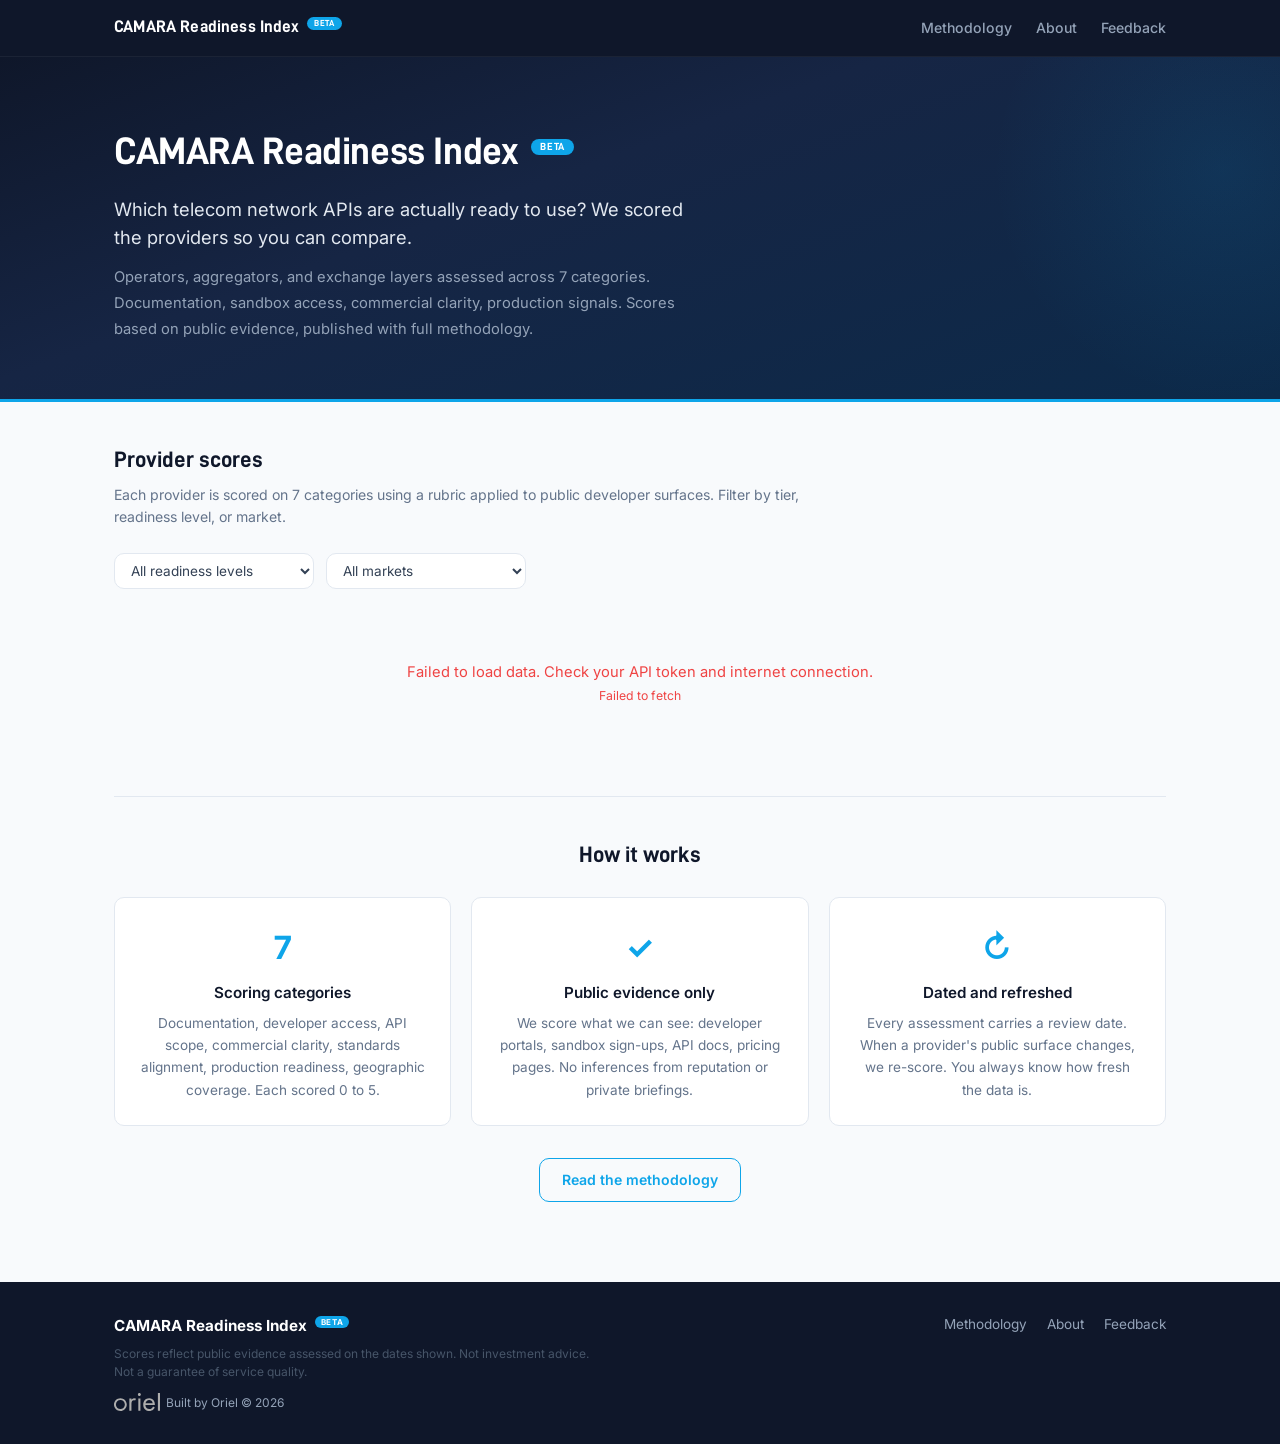
==== index.html @ 3d095894 "Update_logos" ====
<!DOCTYPE html>
<html lang="en">
<head>
    <meta charset="UTF-8">
    <meta name="viewport" content="width=device-width, initial-scale=1.0">
    <title>CAMARA Readiness Index | Network API Provider Scores</title>
    <meta name="description" content="Score and compare telecom network API providers in the CAMARA and Open Gateway space. 7-category readiness scores based on public evidence.">
    <meta name="robots" content="noindex, nofollow">
    <link rel="preconnect" href="https://fonts.googleapis.com">
    <link href="https://fonts.googleapis.com/css2?family=Inter:wght@400;500;600;700&family=JetBrains+Mono:wght@500&display=swap" rel="stylesheet">
    <link rel="stylesheet" href="style.css">
</head>
<body>

<nav class="nav">
    <div class="container nav-inner">
        <a href="/" class="nav-logo">CAMARA Readiness Index <span class="beta-pill">Beta</span></a>
        <div class="nav-links">
            <a href="/methodology.html">Methodology</a>
            <a href="/about.html">About</a>
            <a href="/feedback.html">Feedback</a>
        </div>
    </div>
</nav>

<header class="hero">
    <div class="container">
        <h1>CAMARA Readiness Index <span class="beta-pill beta-pill-lg">Beta</span></h1>
        <p class="hero-sub">Which telecom network APIs are actually ready to use? We scored the providers so you can compare.</p>
        <p class="hero-body">Operators, aggregators, and exchange layers assessed across 7 categories. Documentation, sandbox access, commercial clarity, production signals. Scores based on public evidence, published with full methodology.</p>
    </div>
</header>

<main class="container">

    <section class="leaderboard-section">
        <div class="leaderboard-header">
            <h2>Provider scores</h2>
            <p class="leaderboard-note">Each provider is scored on 7 categories using a rubric applied to public developer surfaces. Filter by tier, readiness level, or market.</p>
        </div>

        <div class="filters">
            <select id="filter-label" class="filter-select">
                <option value="">All readiness levels</option>
                <option value="High readiness">High readiness</option>
                <option value="Moderate readiness">Moderate readiness</option>
                <option value="Early-stage">Early-stage</option>
                <option value="Minimal">Minimal</option>
                <option value="Unclear">Unclear</option>
            </select>
            <select id="filter-market" class="filter-select">
                <option value="">All markets</option>
            </select>
        </div>

        <div id="leaderboard" class="leaderboard">
            <div class="loading">Loading providers...</div>
        </div>
    </section>

    <section class="how-it-works">
        <h2>How it works</h2>
        <div class="three-col">
            <div class="col">
                <div class="col-number">7</div>
                <h3>Scoring categories</h3>
                <p>Documentation, developer access, API scope, commercial clarity, standards alignment, production readiness, geographic coverage. Each scored 0 to 5.</p>
            </div>
            <div class="col">
                <div class="col-number">&check;</div>
                <h3>Public evidence only</h3>
                <p>We score what we can see: developer portals, sandbox sign-ups, API docs, pricing pages. No inferences from reputation or private briefings.</p>
            </div>
            <div class="col">
                <div class="col-number">&circlearrowright;</div>
                <h3>Dated and refreshed</h3>
                <p>Every assessment carries a review date. When a provider's public surface changes, we re-score. You always know how fresh the data is.</p>
            </div>
        </div>
        <div class="cta-row">
            <a href="/methodology.html" class="btn btn-secondary">Read the methodology</a>
        </div>
    </section>

</main>

<footer class="footer">
    <div class="container footer-inner">
        <div class="footer-left">
            <span class="footer-brand">CAMARA Readiness Index <span class="beta-pill beta-pill-sm">Beta</span></span>
            <p class="footer-disclaimer">Scores reflect public evidence assessed on the dates shown. Not investment advice. Not a guarantee of service quality.</p>
            <div class="footer-credit">
                <a href="https://oriel-agency.com/" target="_blank" rel="noopener">
                    <img src="oriel-logo.svg" alt="Oriel Agency"> Built by Oriel &copy; 2026
                </a>
            </div>
        </div>
        <div class="footer-links">
            <a href="/methodology.html">Methodology</a>
            <a href="/about.html">About</a>
            <a href="/feedback.html">Feedback</a>
        </div>
    </div>
</footer>

<script src="config.js"></script>
<script src="app.js"></script>
</body>
</html>
---- style.css ----
/* CAMARA Readiness Index v2 — Styles */

@font-face {
    font-family: 'D-DIN';
    src: url('fonts/D-DIN.otf') format('opentype');
    font-weight: 400;
    font-style: normal;
    font-display: swap;
}
@font-face {
    font-family: 'D-DIN';
    src: url('fonts/D-DIN-Bold.otf') format('opentype');
    font-weight: 700;
    font-style: normal;
    font-display: swap;
}

*, *::before, *::after { box-sizing: border-box; margin: 0; padding: 0; }

:root {
    --navy: #0f172a;
    --navy-light: #1e293b;
    --accent: #0ea5e9;
    --accent-hover: #0284c7;
    --accent-glow: rgba(14, 165, 233, 0.12);
    --bg: #f8fafc;
    --white: #ffffff;
    --border: #e2e8f0;
    --text: #334155;
    --text-light: #64748b;
    --high: #22c55e;
    --moderate: #f59e0b;
    --early: #f97316;
    --minimal: #ef4444;
    --unclear: #9ca3af;
    --radius: 10px;
    --shadow: 0 1px 3px rgba(0,0,0,0.06), 0 1px 2px rgba(0,0,0,0.04);
    --shadow-md: 0 4px 12px rgba(0,0,0,0.08), 0 2px 4px rgba(0,0,0,0.04);
}

html { font-size: 16px; }
body {
    font-family: 'Inter', system-ui, -apple-system, sans-serif;
    color: var(--text);
    background: var(--bg);
    line-height: 1.6;
    -webkit-font-smoothing: antialiased;
}

.container { max-width: 1100px; margin: 0 auto; padding: 0 1.5rem; }

/* --- Beta pill --- */
.beta-pill {
    display: inline-flex; align-items: center; justify-content: center;
    font-size: 0.55rem; font-weight: 700; text-transform: uppercase; letter-spacing: 0.08em;
    background: var(--accent); color: #fff;
    padding: 0.12rem 0.45rem; border-radius: 20px;
    vertical-align: super; margin-left: 0.25rem;
    line-height: 1;
}
.beta-pill-lg { font-size: 0.65rem; padding: 0.18rem 0.55rem; }
.beta-pill-sm { font-size: 0.5rem; padding: 0.1rem 0.35rem; }

/* --- Nav --- */
.nav {
    background: var(--navy);
    padding: 0.9rem 0;
    position: sticky; top: 0; z-index: 100;
    border-bottom: 1px solid rgba(255,255,255,0.05);
}
.nav-inner { display: flex; align-items: center; justify-content: space-between; }
.nav-logo { color: #fff; font-family: 'D-DIN', 'Inter', sans-serif; font-weight: 700; font-size: 1.05rem; text-decoration: none; letter-spacing: 0.01em; }
.nav-links { display: flex; gap: 1.5rem; }
.nav-links a { color: #94a3b8; text-decoration: none; font-size: 0.88rem; font-weight: 500; transition: color .15s; }
.nav-links a:hover { color: #fff; }

/* --- Hero --- */
.hero {
    background: linear-gradient(160deg, #0f172a 0%, #162544 40%, #0c2a4a 100%);
    color: #fff;
    padding: 4rem 0 3.5rem;
    position: relative;
    overflow: hidden;
    border-bottom: 3px solid var(--accent);
}
.hero::before {
    content: '';
    position: absolute;
    top: -40%; right: -15%;
    width: 500px; height: 500px;
    background: radial-gradient(circle, rgba(14,165,233,0.1) 0%, transparent 65%);
    pointer-events: none;
}
.hero h1 { font-family: 'D-DIN', 'Inter', sans-serif; font-size: 2.4rem; font-weight: 700; letter-spacing: -0.01em; margin-bottom: 0.9rem; position: relative; }
.hero-sub { font-size: 1.15rem; color: #e2e8f0; max-width: 600px; margin-bottom: 0.85rem; line-height: 1.5; position: relative; }
.hero-body { font-size: 0.92rem; color: #94a3b8; max-width: 600px; line-height: 1.75; position: relative; }

/* --- Leaderboard section --- */
.leaderboard-section { padding: 2.5rem 0; }
.leaderboard-header h2 { font-family: 'D-DIN', 'Inter', sans-serif; font-size: 1.4rem; font-weight: 700; color: var(--navy); margin-bottom: 0.4rem; }
.leaderboard-note { font-size: 0.88rem; color: var(--text-light); margin-bottom: 1.5rem; max-width: 700px; }

/* Filters */
.filters { display: flex; gap: 0.75rem; margin-bottom: 1.5rem; flex-wrap: wrap; }
.filter-select {
    padding: 0.5rem 0.75rem;
    border: 1px solid var(--border);
    border-radius: var(--radius);
    font-size: 0.85rem;
    font-family: inherit;
    color: var(--text);
    background: var(--white);
    cursor: pointer;
    min-width: 200px;
    transition: border-color .15s, box-shadow .15s;
}
.filter-select:focus { border-color: var(--accent); outline: none; box-shadow: 0 0 0 3px var(--accent-glow); }

/* Leaderboard cards */
.leaderboard { display: flex; flex-direction: column; gap: 0.75rem; }

.provider-card {
    background: var(--white);
    border: 1px solid var(--border);
    border-radius: var(--radius);
    padding: 1.15rem 1.5rem;
    box-shadow: var(--shadow);
    transition: box-shadow .2s, transform .15s, border-color .2s;
    text-decoration: none;
    color: inherit;
    display: flex;
    align-items: center;
    gap: 1.25rem;
}
.provider-card:hover {
    box-shadow: var(--shadow-md);
    transform: translateY(-2px);
    border-color: var(--accent);
}

.card-rank {
    font-family: 'JetBrains Mono', monospace;
    font-size: 1.1rem; font-weight: 700; color: #cbd5e1;
    min-width: 2rem; text-align: center;
}

.card-body { flex: 1; min-width: 0; }
.card-top { display: flex; align-items: center; gap: 0.6rem; margin-bottom: 0.5rem; }
.provider-logo-wrap {
    display: inline-flex; align-items: center; justify-content: center;
    width: 2rem; height: 2rem; border-radius: 6px;
    flex-shrink: 0; overflow: hidden; background: #fff;
}
.provider-logo {
    width: 100%; height: 100%; object-fit: contain;
}

.card-name { font-size: 1.05rem; font-weight: 700; color: var(--navy); }
.card-role { font-size: 0.78rem; color: var(--text-light); }

/* Score bar */
.score-row { display: flex; align-items: center; gap: 0.75rem; margin-bottom: 0.35rem; }
.score-bar-track {
    flex: 1; max-width: 220px; height: 8px;
    background: #e2e8f0; border-radius: 4px; overflow: hidden;
}
.score-bar-fill { height: 100%; border-radius: 4px; transition: width .5s ease; }
.score-num { font-family: 'JetBrains Mono', monospace; font-weight: 500; font-size: 0.92rem; color: var(--navy); min-width: 50px; }
.readiness-label { font-size: 0.78rem; font-weight: 600; }

.card-meta { display: flex; gap: 1.25rem; font-size: 0.78rem; color: var(--text-light); flex-wrap: wrap; }
.card-meta span { white-space: nowrap; }

/* Card score (right side) */
.card-score-area { text-align: right; flex-shrink: 0; min-width: 90px; }
.card-score-big { font-family: 'JetBrains Mono', monospace; font-size: 1.6rem; font-weight: 700; line-height: 1.2; }
.card-score-max { font-size: 0.8rem; color: var(--text-light); font-weight: 400; }

/* --- How it works --- */
.how-it-works { padding: 2.5rem 0 3rem; border-top: 1px solid var(--border); }
.how-it-works h2 { font-family: 'D-DIN', 'Inter', sans-serif; font-size: 1.4rem; font-weight: 700; color: var(--navy); margin-bottom: 1.5rem; text-align: center; }
.three-col { display: grid; grid-template-columns: repeat(3, 1fr); gap: 1.25rem; margin-bottom: 2rem; }
.col {
    background: var(--white); border: 1px solid var(--border);
    border-radius: var(--radius); padding: 1.5rem; text-align: center;
    transition: box-shadow .2s, transform .15s;
}
.col:hover { box-shadow: var(--shadow-md); transform: translateY(-2px); }
.col-number { font-size: 2rem; font-weight: 700; color: var(--accent); margin-bottom: 0.5rem; }
.col h3 { font-size: 0.95rem; font-weight: 600; color: var(--navy); margin-bottom: 0.4rem; }
.col p { font-size: 0.85rem; color: var(--text-light); line-height: 1.65; }
.cta-row { text-align: center; }

/* Buttons */
.btn {
    display: inline-block; padding: 0.6rem 1.4rem; border-radius: var(--radius);
    font-size: 0.88rem; font-weight: 600; text-decoration: none; transition: all .2s;
    cursor: pointer;
}
.btn-secondary { color: var(--accent); border: 1.5px solid var(--accent); background: transparent; }
.btn-secondary:hover { background: var(--accent); color: #fff; }
.btn-primary { color: #fff; background: var(--accent); border: 1.5px solid var(--accent); }
.btn-primary:hover { background: var(--accent-hover); border-color: var(--accent-hover); }

/* --- Content pages (methodology, about) --- */
.content-page { padding: 2.5rem 0 3rem; max-width: 760px; }
.content-page h1 { font-family: 'D-DIN', 'Inter', sans-serif; font-size: 1.8rem; font-weight: 700; color: var(--navy); margin-bottom: 1.25rem; }
.content-page h2 { font-family: 'D-DIN', 'Inter', sans-serif; font-size: 1.25rem; font-weight: 700; color: var(--navy); margin-top: 2rem; margin-bottom: 0.75rem; }
.content-page p { margin-bottom: 1rem; line-height: 1.7; }
.content-page a { color: var(--accent); }

/* Methodology categories */
.method-categories { display: flex; flex-direction: column; gap: 0.75rem; margin-bottom: 1.5rem; }
.method-cat {
    background: var(--white); border: 1px solid var(--border); border-radius: var(--radius);
    padding: 1.15rem 1.25rem; transition: border-color .15s;
}
.method-cat:hover { border-color: var(--accent); }
.method-cat-header { display: flex; align-items: center; justify-content: space-between; margin-bottom: 0.35rem; }
.method-cat h3 { font-size: 0.95rem; font-weight: 600; color: var(--navy); }
.method-weight { font-size: 0.78rem; font-weight: 600; color: var(--accent); background: #e0f2fe; padding: 0.15rem 0.55rem; border-radius: 4px; }
.method-cat p { font-size: 0.85rem; color: var(--text-light); line-height: 1.6; margin: 0; }

/* Score labels list */
.score-labels-list { display: flex; flex-direction: column; gap: 0.5rem; margin: 1rem 0 1.5rem; }
.score-label-item { display: flex; align-items: center; gap: 0.6rem; font-size: 0.88rem; }
.score-dot { width: 12px; height: 12px; border-radius: 50%; flex-shrink: 0; }
.score-dot.high { background: var(--high); }
.score-dot.moderate { background: var(--moderate); }
.score-dot.early { background: var(--early); }
.score-dot.minimal { background: var(--minimal); }
.score-dot.unclear { background: var(--unclear); }

/* --- Provider profile page --- */
.back-link { display: inline-block; margin: 1.5rem 0; font-size: 0.88rem; color: var(--accent); text-decoration: none; font-weight: 500; }
.back-link:hover { text-decoration: underline; }

.provider-profile { padding-bottom: 3rem; }
.profile-header { margin-bottom: 2rem; }
.profile-header .card-top { margin-bottom: 0.5rem; }
.profile-meta { font-size: 0.88rem; color: var(--text-light); margin-bottom: 1rem; line-height: 1.7; }
.profile-meta a { color: var(--accent); }

.breakdown { margin-bottom: 2rem; }
.breakdown h2 { font-size: 1.2rem; font-weight: 700; color: var(--navy); margin-bottom: 1rem; }
.breakdown-row { display: flex; align-items: center; gap: 0.75rem; padding: 0.55rem 0; border-bottom: 1px solid var(--border); }
.breakdown-label { min-width: 180px; font-size: 0.85rem; font-weight: 500; color: var(--text); }
.breakdown-bar-track { flex: 1; max-width: 240px; height: 8px; background: #e2e8f0; border-radius: 4px; overflow: hidden; }
.breakdown-bar-fill { height: 100%; border-radius: 4px; transition: width .5s ease; }
.breakdown-score { font-family: 'JetBrains Mono', monospace; font-size: 0.85rem; font-weight: 500; color: var(--navy); min-width: 55px; text-align: right; }
.breakdown-unknown { font-size: 0.8rem; color: var(--unclear); font-style: italic; }

.profile-section { margin-bottom: 2rem; }
.profile-section h2 { font-size: 1.2rem; font-weight: 700; color: var(--navy); margin-bottom: 0.75rem; }
.profile-section p { line-height: 1.7; }

.strengths-limits { display: grid; grid-template-columns: 1fr 1fr; gap: 1.5rem; margin-bottom: 2rem; }
.sl-box { background: var(--white); border: 1px solid var(--border); border-radius: var(--radius); padding: 1.25rem; }
.sl-box h3 { font-size: 0.95rem; font-weight: 600; color: var(--navy); margin-bottom: 0.5rem; }
.sl-box p { font-size: 0.88rem; line-height: 1.7; color: var(--text); }

.profile-info { font-size: 0.85rem; color: var(--text-light); margin-top: 1.5rem; }
.profile-info span { display: block; margin-bottom: 0.3rem; }

/* --- Feedback form --- */
.feedback-section { padding: 2.5rem 0 3rem; max-width: 640px; }
.feedback-section h1 { font-size: 1.8rem; font-weight: 700; color: var(--navy); margin-bottom: 0.5rem; }
.feedback-section .lead { font-size: 0.95rem; color: var(--text-light); margin-bottom: 2rem; line-height: 1.7; }

.form-group { margin-bottom: 1.25rem; }
.form-group label { display: block; font-size: 0.88rem; font-weight: 600; color: var(--navy); margin-bottom: 0.35rem; }
.form-group input,
.form-group select,
.form-group textarea {
    width: 100%; padding: 0.6rem 0.75rem;
    border: 1px solid var(--border); border-radius: var(--radius);
    font-family: inherit; font-size: 0.88rem; color: var(--text);
    background: var(--white); transition: border-color .15s;
}
.form-group input:focus,
.form-group select:focus,
.form-group textarea:focus { border-color: var(--accent); outline: none; box-shadow: 0 0 0 3px var(--accent-glow); }
.form-group textarea { min-height: 120px; resize: vertical; }
.form-hint { font-size: 0.78rem; color: var(--text-light); margin-top: 0.25rem; }

/* Loading / error / empty states */
.loading { text-align: center; padding: 3rem; color: var(--text-light); font-size: 0.92rem; }
.error { text-align: center; padding: 3rem; color: var(--minimal); font-size: 0.92rem; }
.no-results { text-align: center; padding: 2rem; color: var(--text-light); font-size: 0.92rem; }

/* --- Footer --- */
.footer { background: var(--navy); color: #94a3b8; padding: 2rem 0; margin-top: 2rem; }
.footer-inner { display: flex; justify-content: space-between; align-items: flex-start; gap: 2rem; }
.footer-brand { font-weight: 700; color: #fff; font-size: 0.95rem; display: block; margin-bottom: 0.4rem; }
.footer-disclaimer { font-size: 0.75rem; color: #475569; max-width: 480px; line-height: 1.5; }
.footer-links { display: flex; gap: 1.25rem; }
.footer-links a { color: #94a3b8; text-decoration: none; font-size: 0.85rem; }
.footer-links a:hover { color: #fff; }

.footer-credit { display: flex; align-items: center; gap: 0.5rem; margin-top: 0.75rem; }
.footer-credit a { display: flex; align-items: center; gap: 0.4rem; color: #94a3b8; text-decoration: none; font-size: 0.75rem; transition: color .15s; }
.footer-credit a:hover { color: #fff; }
.footer-credit img { height: 18px; width: auto; opacity: 0.7; transition: opacity .15s; }
.footer-credit a:hover img { opacity: 1; }

/* Country flag emoji tooltips */
.flag-wrap { position: relative; display: inline-block; cursor: default; font-size: 1rem; line-height: 1; }
.flag-wrap + .flag-wrap { margin-left: 0.35rem; }
.flag-tip {
    display: none; position: absolute; bottom: 130%; left: 50%; transform: translateX(-50%);
    background: var(--navy); color: #fff; font-size: 0.7rem; padding: 0.2rem 0.5rem;
    border-radius: 4px; white-space: nowrap; pointer-events: none; z-index: 10;
}
.flag-tip::after {
    content: ''; position: absolute; top: 100%; left: 50%; transform: translateX(-50%);
    border: 4px solid transparent; border-top-color: var(--navy);
}
.flag-wrap:hover .flag-tip { display: block; }
.flag-img { height: 16px; width: auto; vertical-align: middle; border-radius: 2px; }

/* --- Responsive --- */
@media (max-width: 768px) {
    .hero { padding: 2.5rem 0 2rem; }
    .hero h1 { font-size: 1.7rem; }
    .hero-sub { font-size: 1.05rem; }
    .three-col { grid-template-columns: 1fr; }
    .strengths-limits { grid-template-columns: 1fr; }
    .footer-inner { flex-direction: column; }
    .breakdown-label { min-width: 130px; font-size: 0.8rem; }
    .card-meta { gap: 0.75rem; }
    .filters { flex-direction: column; }
    .filter-select { min-width: 100%; }
    .provider-card { flex-direction: column; align-items: flex-start; gap: 0.75rem; }
    .card-rank { min-width: auto; }
    .card-score-area { text-align: left; }
}
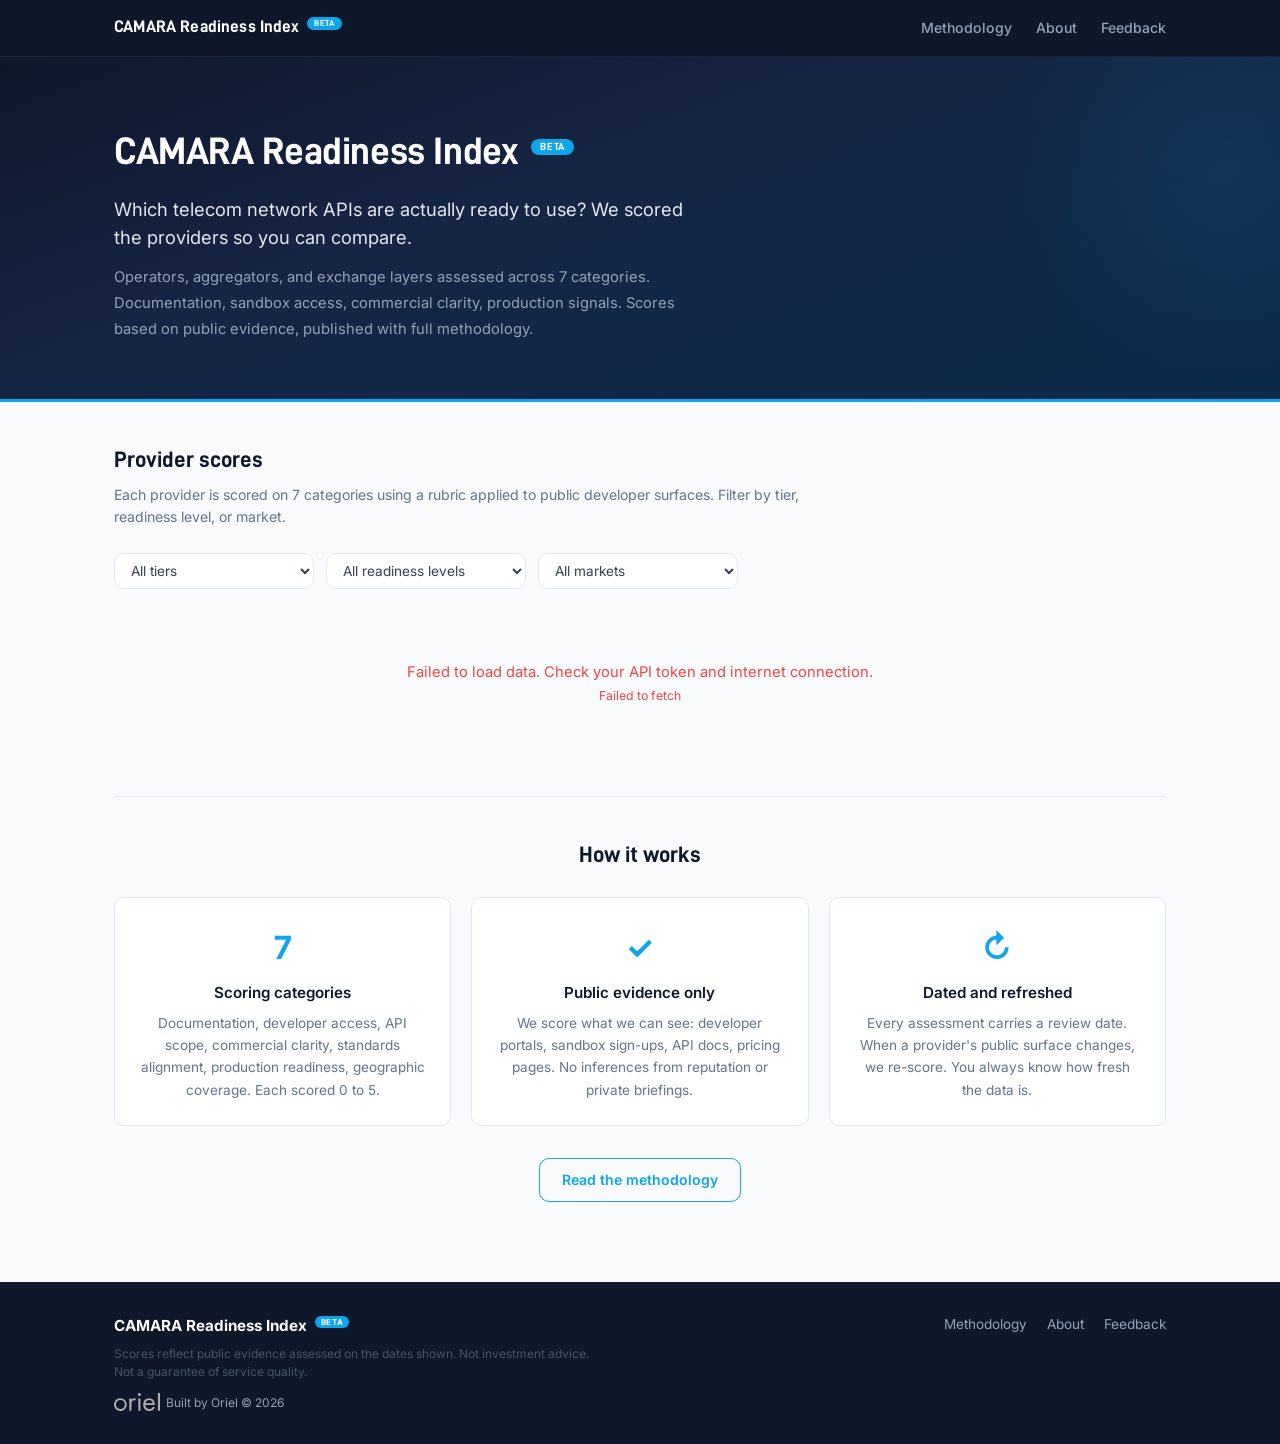
==== commit 01ff2c70: "Logos_v2" ====
--- a/index.html
+++ b/index.html
@@ -40,6 +40,13 @@
         </div>
 
         <div class="filters">
+            <select id="filter-tier" class="filter-select">
+                <option value="">All tiers</option>
+                <option value="A">Global operator groups</option>
+                <option value="B">Single-market operators</option>
+                <option value="C">API aggregators</option>
+                <option value="D">Exchange / federation</option>
+            </select>
             <select id="filter-label" class="filter-select">
                 <option value="">All readiness levels</option>
                 <option value="High readiness">High readiness</option>
--- a/style.css
+++ b/style.css
@@ -152,7 +152,12 @@
     flex-shrink: 0; overflow: hidden; background: #fff;
 }
 .provider-logo {
-    width: 100%; height: 100%; object-fit: contain;
+    width: 100%; height: 100%; object-fit: contain; padding: 2px;
+}
+.provider-logo-fallback {
+    display: flex; align-items: center; justify-content: center;
+    width: 100%; height: 100%; font-weight: 700; font-size: 0.9rem;
+    color: #fff; background: var(--navy); border-radius: 4px;
 }
 
 .card-name { font-size: 1.05rem; font-weight: 700; color: var(--navy); }
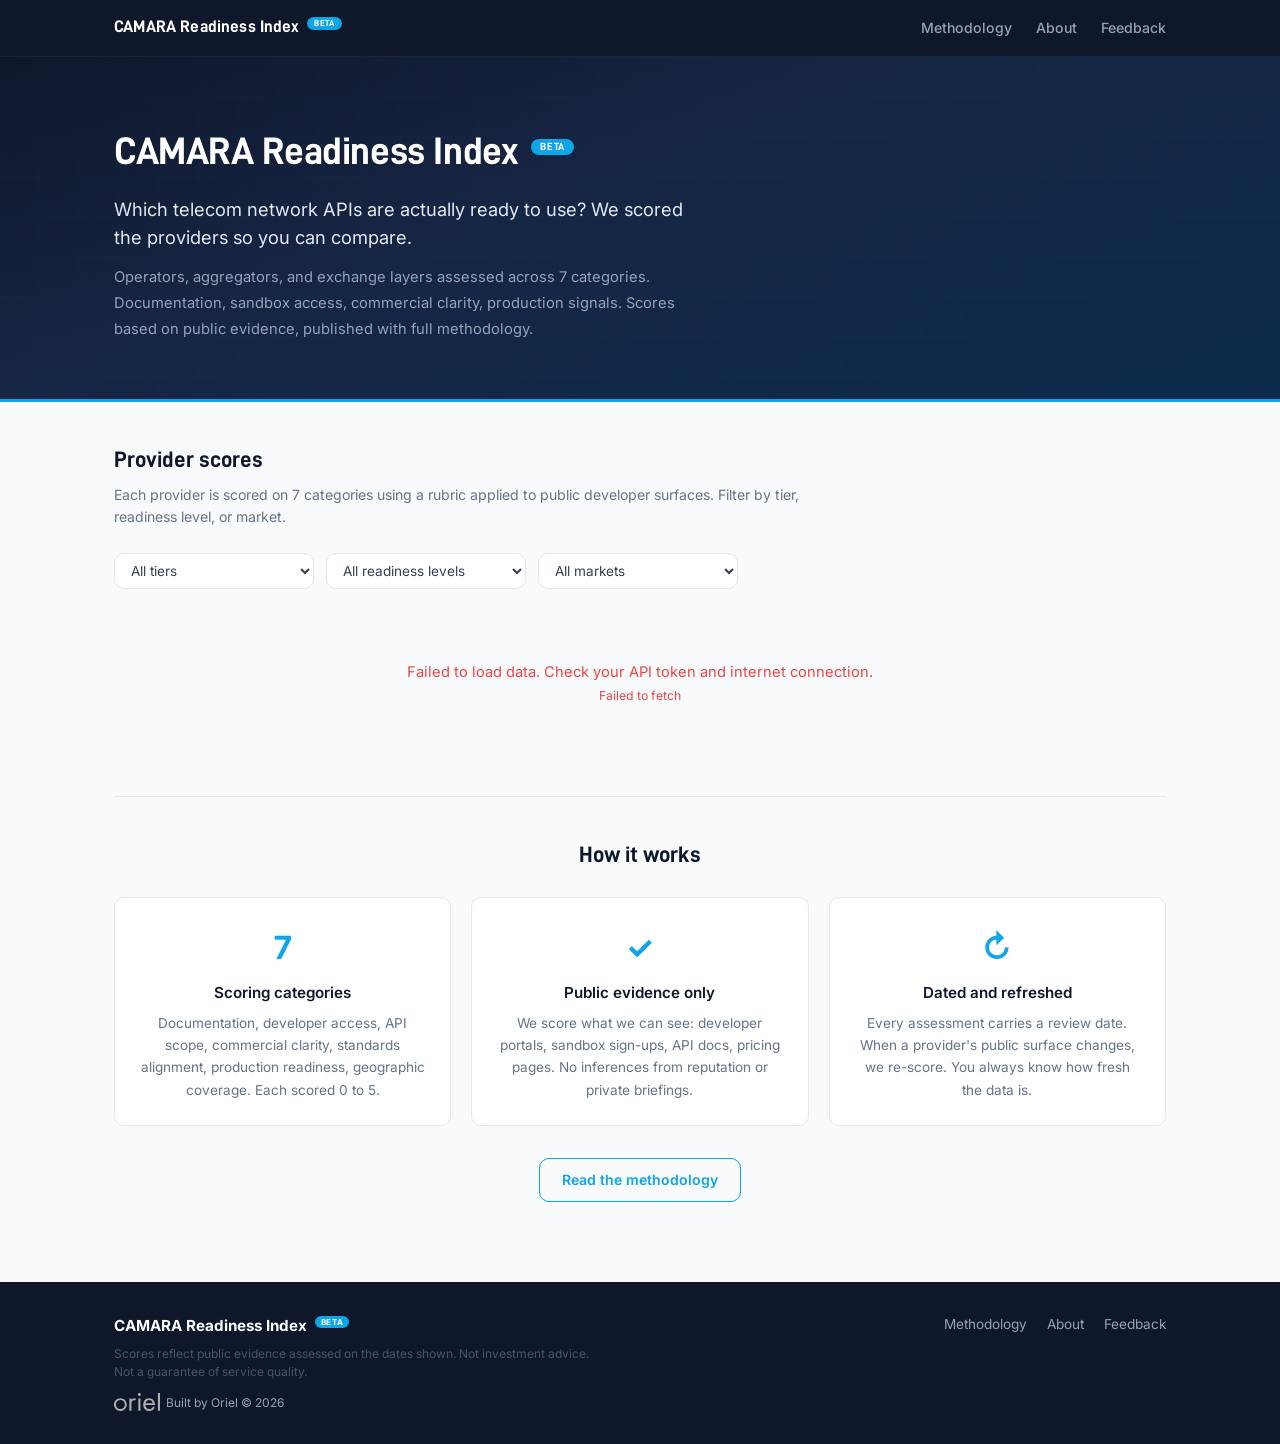
==== commit b3774426: "Header_upgrade" ====
--- a/index.html
+++ b/index.html
@@ -23,7 +23,8 @@
     </div>
 </nav>
 
-<header class="hero">
+<header class="hero" id="hero">
+    <canvas id="hero-canvas"></canvas>
     <div class="container">
         <h1>CAMARA Readiness Index <span class="beta-pill beta-pill-lg">Beta</span></h1>
         <p class="hero-sub">Which telecom network APIs are actually ready to use? We scored the providers so you can compare.</p>
@@ -112,5 +113,6 @@
 
 <script src="config.js"></script>
 <script src="app.js"></script>
+<script src="hero-anim.js"></script>
 </body>
 </html>
--- a/style.css
+++ b/style.css
@@ -83,17 +83,16 @@
     overflow: hidden;
     border-bottom: 3px solid var(--accent);
 }
-.hero::before {
-    content: '';
+#hero-canvas {
     position: absolute;
-    top: -40%; right: -15%;
-    width: 500px; height: 500px;
-    background: radial-gradient(circle, rgba(14,165,233,0.1) 0%, transparent 65%);
+    inset: 0;
+    z-index: 1;
     pointer-events: none;
 }
-.hero h1 { font-family: 'D-DIN', 'Inter', sans-serif; font-size: 2.4rem; font-weight: 700; letter-spacing: -0.01em; margin-bottom: 0.9rem; position: relative; }
-.hero-sub { font-size: 1.15rem; color: #e2e8f0; max-width: 600px; margin-bottom: 0.85rem; line-height: 1.5; position: relative; }
-.hero-body { font-size: 0.92rem; color: #94a3b8; max-width: 600px; line-height: 1.75; position: relative; }
+.hero .container { position: relative; z-index: 2; }
+.hero h1 { font-family: 'D-DIN', 'Inter', sans-serif; font-size: 2.4rem; font-weight: 700; letter-spacing: -0.01em; margin-bottom: 0.9rem; }
+.hero-sub { font-size: 1.15rem; color: #e2e8f0; max-width: 600px; margin-bottom: 0.85rem; line-height: 1.5; }
+.hero-body { font-size: 0.92rem; color: #94a3b8; max-width: 600px; line-height: 1.75; }
 
 /* --- Leaderboard section --- */
 .leaderboard-section { padding: 2.5rem 0; }
@@ -145,19 +144,20 @@
 }
 
 .card-body { flex: 1; min-width: 0; }
-.card-top { display: flex; align-items: center; gap: 0.6rem; margin-bottom: 0.5rem; }
+.card-top { display: flex; align-items: center; gap: 0.85rem; margin-bottom: 0.5rem; }
 .provider-logo-wrap {
     display: inline-flex; align-items: center; justify-content: center;
-    width: 2rem; height: 2rem; border-radius: 6px;
-    flex-shrink: 0; overflow: hidden; background: #fff;
+    height: 2rem; width: 5rem;
+    border-radius: 5px; flex-shrink: 0;
+    background: #fff; padding: 4px 6px;
 }
 .provider-logo {
-    width: 100%; height: 100%; object-fit: contain; padding: 2px;
+    display: block; max-height: 100%; max-width: 100%; object-fit: contain;
 }
 .provider-logo-fallback {
     display: flex; align-items: center; justify-content: center;
-    width: 100%; height: 100%; font-weight: 700; font-size: 0.9rem;
-    color: #fff; background: var(--navy); border-radius: 4px;
+    width: 100%; height: 100%; font-weight: 700; font-size: 0.75rem;
+    color: #fff; background: var(--navy); border-radius: 3px;
 }
 
 .card-name { font-size: 1.05rem; font-weight: 700; color: var(--navy); }
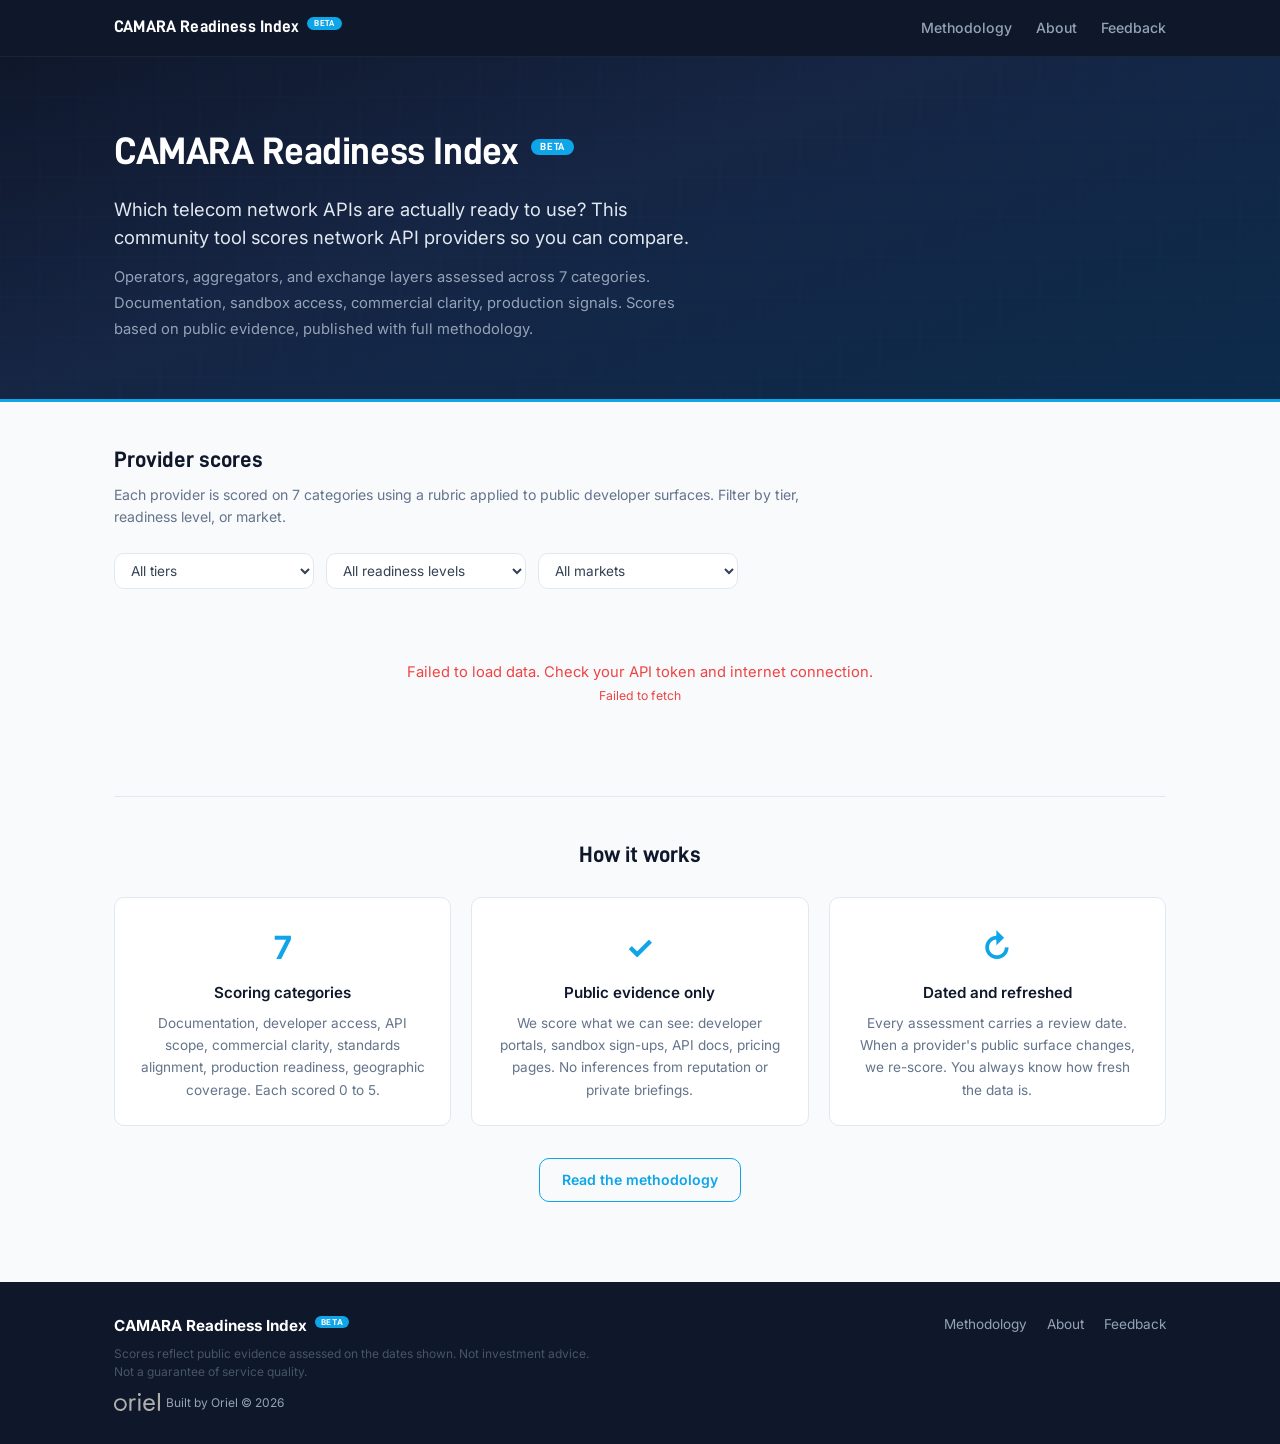
==== commit 1c60a54c: "Copy_update_about_home_header" ====
--- a/index.html
+++ b/index.html
@@ -27,7 +27,7 @@
     <canvas id="hero-canvas"></canvas>
     <div class="container">
         <h1>CAMARA Readiness Index <span class="beta-pill beta-pill-lg">Beta</span></h1>
-        <p class="hero-sub">Which telecom network APIs are actually ready to use? We scored the providers so you can compare.</p>
+        <p class="hero-sub">Which telecom network APIs are actually ready to use? This community tool scores network API providers so you can compare.</p>
         <p class="hero-body">Operators, aggregators, and exchange layers assessed across 7 categories. Documentation, sandbox access, commercial clarity, production signals. Scores based on public evidence, published with full methodology.</p>
     </div>
 </header>
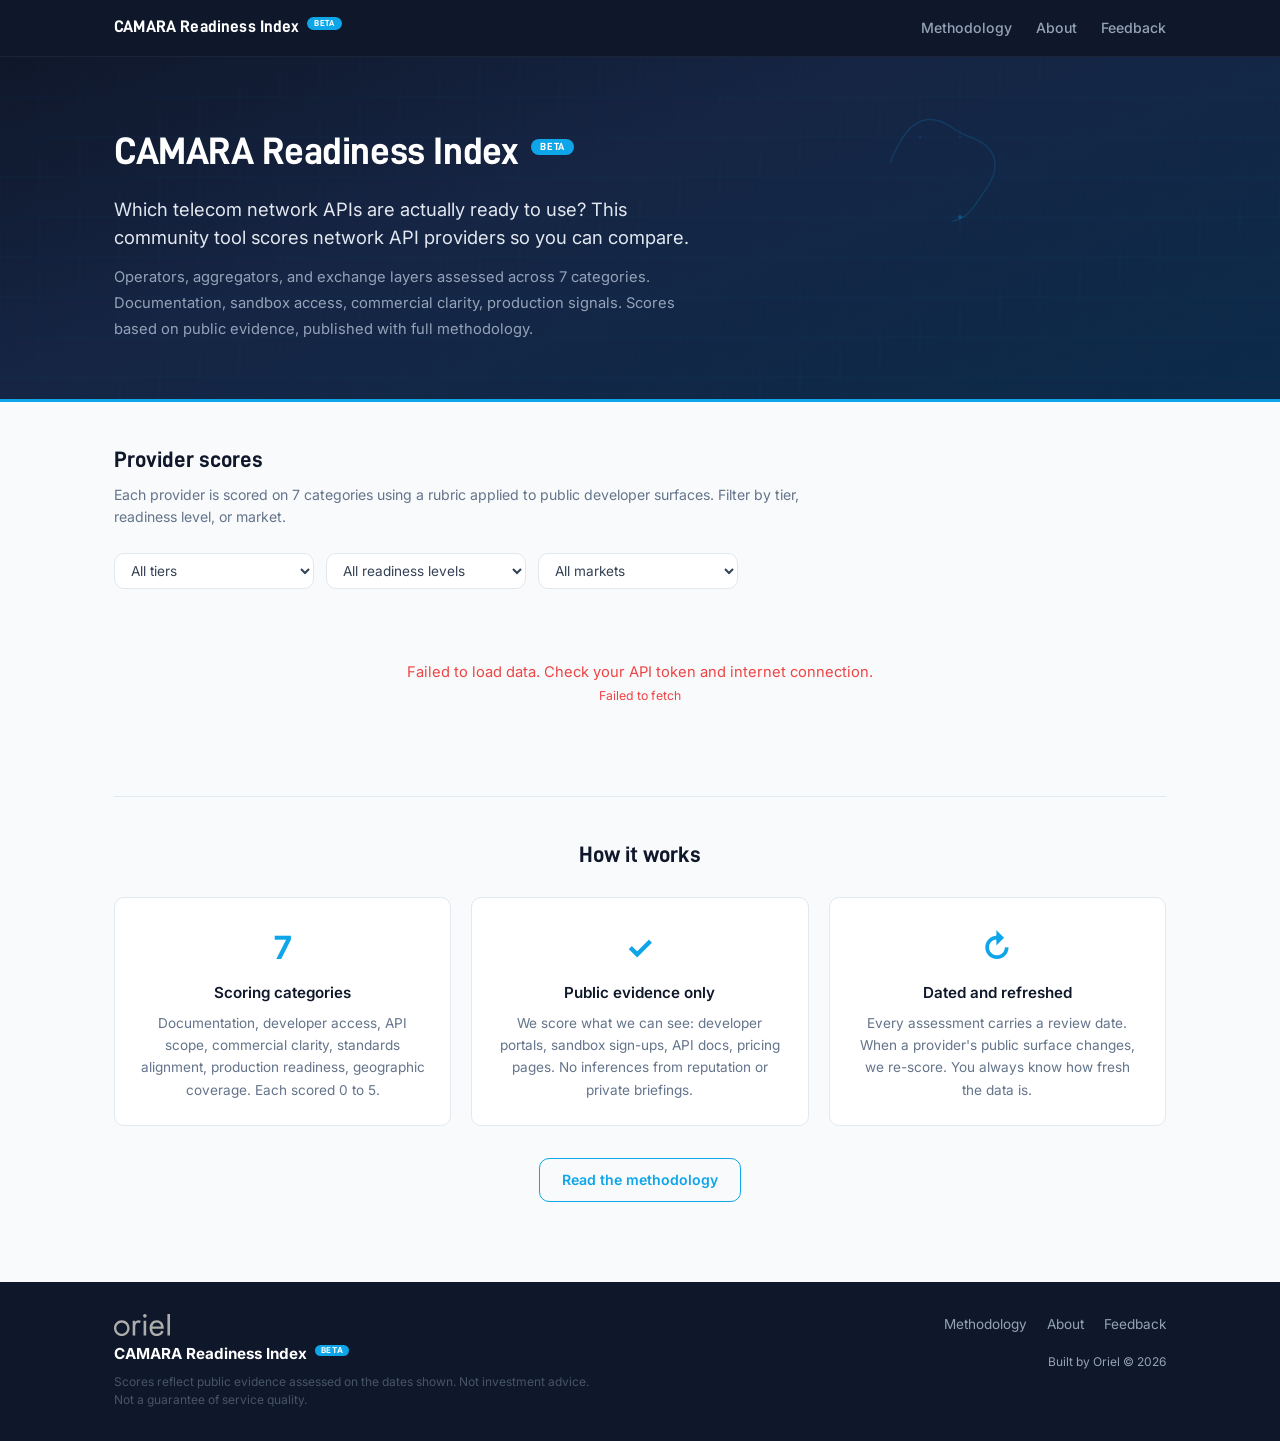
==== commit 847f1e39: "Logos_copy_15.06" ====
--- a/index.html
+++ b/index.html
@@ -95,18 +95,21 @@
 <footer class="footer">
     <div class="container footer-inner">
         <div class="footer-left">
+            <a href="https://oriel-agency.com/" target="_blank" rel="noopener">
+                <img src="oriel-logo.svg" alt="Oriel Agency">
+            </a>
             <span class="footer-brand">CAMARA Readiness Index <span class="beta-pill beta-pill-sm">Beta</span></span>
             <p class="footer-disclaimer">Scores reflect public evidence assessed on the dates shown. Not investment advice. Not a guarantee of service quality.</p>
+        </div>
+        <div class="footer-right">
+            <div class="footer-links">
+                <a href="/methodology.html">Methodology</a>
+                <a href="/about.html">About</a>
+                <a href="/feedback.html">Feedback</a>
+            </div>
             <div class="footer-credit">
-                <a href="https://oriel-agency.com/" target="_blank" rel="noopener">
-                    <img src="oriel-logo.svg" alt="Oriel Agency"> Built by Oriel &copy; 2026
-                </a>
+                <a href="https://oriel-agency.com/" target="_blank" rel="noopener">Built by Oriel &copy; 2026</a>
             </div>
-        </div>
-        <div class="footer-links">
-            <a href="/methodology.html">Methodology</a>
-            <a href="/about.html">About</a>
-            <a href="/feedback.html">Feedback</a>
         </div>
     </div>
 </footer>
--- a/style.css
+++ b/style.css
@@ -296,17 +296,20 @@
 /* --- Footer --- */
 .footer { background: var(--navy); color: #94a3b8; padding: 2rem 0; margin-top: 2rem; }
 .footer-inner { display: flex; justify-content: space-between; align-items: flex-start; gap: 2rem; }
-.footer-brand { font-weight: 700; color: #fff; font-size: 0.95rem; display: block; margin-bottom: 0.4rem; }
+.footer-left { display: flex; flex-direction: column; gap: 0.4rem; }
+.footer-left > a { display: inline-block; line-height: 0; }
+.footer-left img { height: 22px; width: auto; opacity: 0.7; transition: opacity .15s; }
+.footer-left a:hover img { opacity: 1; }
+.footer-brand { font-weight: 700; color: #fff; font-size: 0.95rem; display: block; }
 .footer-disclaimer { font-size: 0.75rem; color: #475569; max-width: 480px; line-height: 1.5; }
+.footer-right { display: flex; flex-direction: column; align-items: flex-end; gap: 0.75rem; }
 .footer-links { display: flex; gap: 1.25rem; }
 .footer-links a { color: #94a3b8; text-decoration: none; font-size: 0.85rem; }
 .footer-links a:hover { color: #fff; }
 
-.footer-credit { display: flex; align-items: center; gap: 0.5rem; margin-top: 0.75rem; }
-.footer-credit a { display: flex; align-items: center; gap: 0.4rem; color: #94a3b8; text-decoration: none; font-size: 0.75rem; transition: color .15s; }
+.footer-credit { margin-top: 0; }
+.footer-credit a { color: #94a3b8; text-decoration: none; font-size: 0.75rem; transition: color .15s; }
 .footer-credit a:hover { color: #fff; }
-.footer-credit img { height: 18px; width: auto; opacity: 0.7; transition: opacity .15s; }
-.footer-credit a:hover img { opacity: 1; }
 
 /* Country flag emoji tooltips */
 .flag-wrap { position: relative; display: inline-block; cursor: default; font-size: 1rem; line-height: 1; }
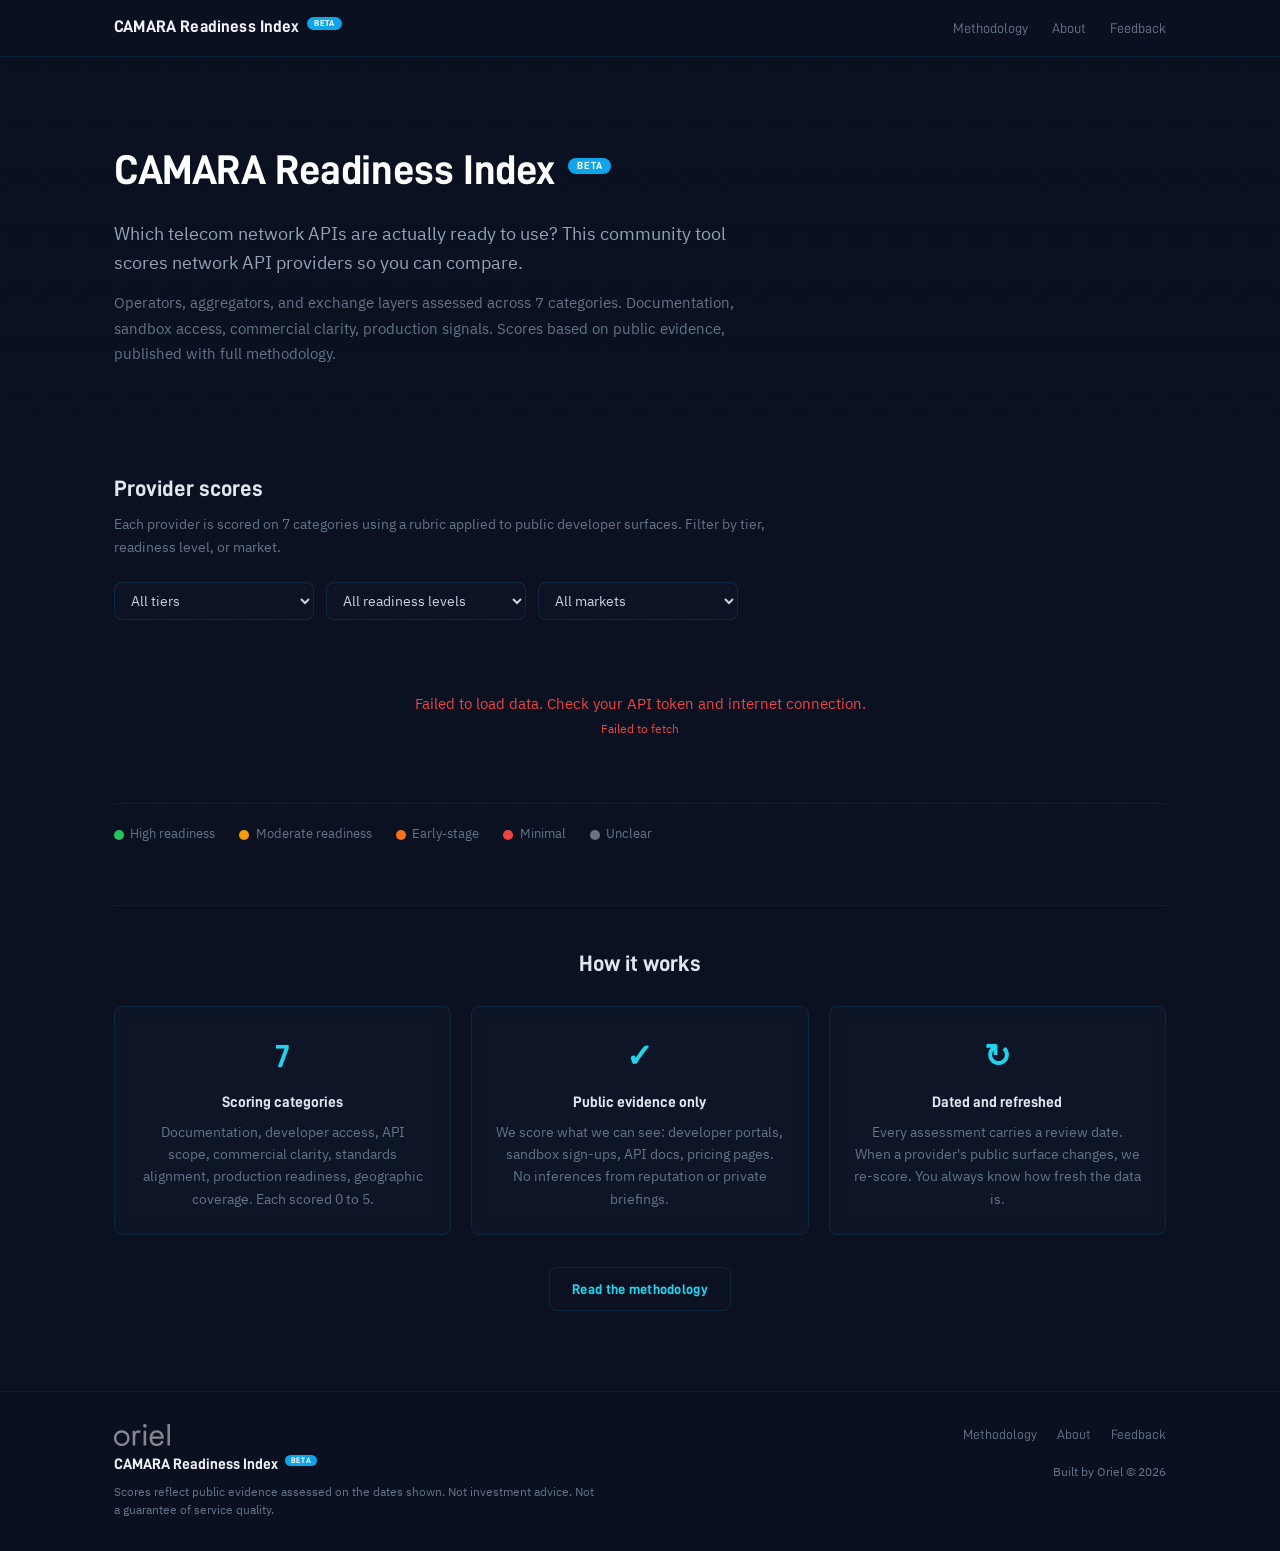
==== commit ca87eec4: "V2_reskin" ====
--- a/index.html
+++ b/index.html
@@ -6,11 +6,11 @@
     <title>CAMARA Readiness Index | Network API Provider Scores</title>
     <meta name="description" content="Score and compare telecom network API providers in the CAMARA and Open Gateway space. 7-category readiness scores based on public evidence.">
     <meta name="robots" content="noindex, nofollow">
-    <link rel="preconnect" href="https://fonts.googleapis.com">
-    <link href="https://fonts.googleapis.com/css2?family=Inter:wght@400;500;600;700&family=JetBrains+Mono:wght@500&display=swap" rel="stylesheet">
     <link rel="stylesheet" href="style.css">
 </head>
 <body>
+<canvas id="blueprint-grid"></canvas>
+<canvas id="hero-canvas"></canvas>
 
 <nav class="nav">
     <div class="container nav-inner">
@@ -24,7 +24,6 @@
 </nav>
 
 <header class="hero" id="hero">
-    <canvas id="hero-canvas"></canvas>
     <div class="container">
         <h1>CAMARA Readiness Index <span class="beta-pill beta-pill-lg">Beta</span></h1>
         <p class="hero-sub">Which telecom network APIs are actually ready to use? This community tool scores network API providers so you can compare.</p>
@@ -63,6 +62,14 @@
 
         <div id="leaderboard" class="leaderboard">
             <div class="loading">Loading providers...</div>
+        </div>
+
+        <div class="tier-legend">
+            <span class="tier-legend-item"><span class="tier-dot high"></span> High readiness</span>
+            <span class="tier-legend-item"><span class="tier-dot moderate"></span> Moderate readiness</span>
+            <span class="tier-legend-item"><span class="tier-dot early"></span> Early-stage</span>
+            <span class="tier-legend-item"><span class="tier-dot minimal"></span> Minimal</span>
+            <span class="tier-legend-item"><span class="tier-dot unclear"></span> Unclear</span>
         </div>
     </section>
 
@@ -117,5 +124,8 @@
 <script src="config.js"></script>
 <script src="app.js"></script>
 <script src="hero-anim.js"></script>
+<script src="blueprint-grid.js"></script>
+<script src="scroll-reveal.js"></script>
+<script src="nav-glitch.js"></script>
 </body>
 </html>
--- a/style.css
+++ b/style.css
@@ -1,5 +1,6 @@
-/* CAMARA Readiness Index v2 — Styles */
-
+/* CAMARA Readiness Index v3 — Dark Blueprint Theme */
+
+/* --- Font faces --- */
 @font-face {
     font-family: 'D-DIN';
     src: url('fonts/D-DIN.otf') format('opentype');
@@ -14,44 +15,93 @@
     font-style: normal;
     font-display: swap;
 }
+@font-face {
+    font-family: 'IBM Plex Sans';
+    src: url('fonts/IBMPlexSans-Regular.ttf') format('truetype');
+    font-weight: 400;
+    font-style: normal;
+    font-display: swap;
+}
+@font-face {
+    font-family: 'IBM Plex Sans';
+    src: url('fonts/IBMPlexSans-Medium.ttf') format('truetype');
+    font-weight: 500;
+    font-style: normal;
+    font-display: swap;
+}
+@font-face {
+    font-family: 'IBM Plex Sans';
+    src: url('fonts/IBMPlexSans-SemiBold.ttf') format('truetype');
+    font-weight: 600;
+    font-style: normal;
+    font-display: swap;
+}
+@font-face {
+    font-family: 'IBM Plex Sans';
+    src: url('fonts/IBMPlexSans-Bold.ttf') format('truetype');
+    font-weight: 700;
+    font-style: normal;
+    font-display: swap;
+}
 
 *, *::before, *::after { box-sizing: border-box; margin: 0; padding: 0; }
 
 :root {
-    --navy: #0f172a;
-    --navy-light: #1e293b;
+    --bg-deep: #0b1120;
+    --bg-mid: #0f1729;
+    --bg-surface: #131f35;
+    --bg-card: rgba(15, 23, 42, 0.7);
+    --border-grid: rgba(14, 165, 233, 0.10);
+    --border-card: rgba(14, 165, 233, 0.12);
+    --border-filter: rgba(14, 165, 233, 0.15);
+
     --accent: #0ea5e9;
-    --accent-hover: #0284c7;
-    --accent-glow: rgba(14, 165, 233, 0.12);
-    --bg: #f8fafc;
-    --white: #ffffff;
-    --border: #e2e8f0;
-    --text: #334155;
-    --text-light: #64748b;
+    --accent-hover: #38bdf8;
+    --accent-glow: rgba(14, 165, 233, 0.15);
+    --teal: #22d3ee;
+    --teal-dim: rgba(34, 211, 238, 0.15);
+
+    --text: #cbd5e1;
+    --text-bright: #f1f5f9;
+    --text-dim: #64748b;
+    --text-heading: #e2e8f0;
+
     --high: #22c55e;
     --moderate: #f59e0b;
     --early: #f97316;
     --minimal: #ef4444;
-    --unclear: #9ca3af;
-    --radius: 10px;
-    --shadow: 0 1px 3px rgba(0,0,0,0.06), 0 1px 2px rgba(0,0,0,0.04);
-    --shadow-md: 0 4px 12px rgba(0,0,0,0.08), 0 2px 4px rgba(0,0,0,0.04);
-}
-
-html { font-size: 16px; }
+    --unclear: #6b7280;
+
+    --radius: 8px;
+    --shadow: 0 2px 8px rgba(0, 0, 0, 0.3);
+    --shadow-md: 0 4px 16px rgba(0, 0, 0, 0.4);
+}
+
+html { font-size: 16px; scroll-behavior: smooth; }
 body {
-    font-family: 'Inter', system-ui, -apple-system, sans-serif;
+    font-family: 'IBM Plex Sans', system-ui, -apple-system, sans-serif;
     color: var(--text);
-    background: var(--bg);
+    background: var(--bg-deep);
     line-height: 1.6;
     -webkit-font-smoothing: antialiased;
-}
-
-.container { max-width: 1100px; margin: 0 auto; padding: 0 1.5rem; }
+    position: relative;
+    overflow-x: hidden;
+}
+
+/* Full-page blueprint grid canvas */
+#blueprint-grid {
+    position: fixed;
+    inset: 0;
+    z-index: 0;
+    pointer-events: none;
+}
+
+.container { max-width: 1100px; margin: 0 auto; padding: 0 1.5rem; position: relative; z-index: 2; }
 
 /* --- Beta pill --- */
 .beta-pill {
     display: inline-flex; align-items: center; justify-content: center;
+    font-family: 'D-DIN', sans-serif;
     font-size: 0.55rem; font-weight: 700; text-transform: uppercase; letter-spacing: 0.08em;
     background: var(--accent); color: #fff;
     padding: 0.12rem 0.45rem; border-radius: 20px;
@@ -63,64 +113,88 @@
 
 /* --- Nav --- */
 .nav {
-    background: var(--navy);
+    background: rgba(11, 17, 32, 0.85);
+    backdrop-filter: blur(12px);
+    -webkit-backdrop-filter: blur(12px);
     padding: 0.9rem 0;
     position: sticky; top: 0; z-index: 100;
-    border-bottom: 1px solid rgba(255,255,255,0.05);
+    border-bottom: 1px solid var(--border-grid);
 }
 .nav-inner { display: flex; align-items: center; justify-content: space-between; }
-.nav-logo { color: #fff; font-family: 'D-DIN', 'Inter', sans-serif; font-weight: 700; font-size: 1.05rem; text-decoration: none; letter-spacing: 0.01em; }
+.nav-logo {
+    color: var(--text-bright);
+    font-family: 'D-DIN', sans-serif; font-weight: 700; font-size: 1.05rem;
+    text-decoration: none; letter-spacing: 0.01em;
+}
 .nav-links { display: flex; gap: 1.5rem; }
-.nav-links a { color: #94a3b8; text-decoration: none; font-size: 0.88rem; font-weight: 500; transition: color .15s; }
-.nav-links a:hover { color: #fff; }
+.nav-links a {
+    color: var(--text-dim); text-decoration: none;
+    font-family: 'D-DIN', sans-serif; font-size: 0.88rem; font-weight: 400;
+    transition: color .15s;
+}
+.nav-links a:hover { color: var(--teal); }
 
 /* --- Hero --- */
 .hero {
-    background: linear-gradient(160deg, #0f172a 0%, #162544 40%, #0c2a4a 100%);
+    background: linear-gradient(180deg, rgba(11,17,32,0) 0%, rgba(11,17,32,0.4) 100%);
     color: #fff;
-    padding: 4rem 0 3.5rem;
+    padding: 5rem 0 4rem;
     position: relative;
-    overflow: hidden;
-    border-bottom: 3px solid var(--accent);
+    overflow: visible;
 }
 #hero-canvas {
-    position: absolute;
+    position: fixed;
     inset: 0;
     z-index: 1;
     pointer-events: none;
 }
 .hero .container { position: relative; z-index: 2; }
-.hero h1 { font-family: 'D-DIN', 'Inter', sans-serif; font-size: 2.4rem; font-weight: 700; letter-spacing: -0.01em; margin-bottom: 0.9rem; }
-.hero-sub { font-size: 1.15rem; color: #e2e8f0; max-width: 600px; margin-bottom: 0.85rem; line-height: 1.5; }
-.hero-body { font-size: 0.92rem; color: #94a3b8; max-width: 600px; line-height: 1.75; }
+.hero h1 {
+    font-family: 'D-DIN', sans-serif; font-size: 2.6rem; font-weight: 700;
+    letter-spacing: -0.01em; margin-bottom: 1rem; color: #fff;
+}
+.hero-sub {
+    font-size: 1.15rem; color: #94a3b8; max-width: 620px;
+    margin-bottom: 0.85rem; line-height: 1.55;
+}
+.hero-body {
+    font-size: 0.92rem; color: var(--text-dim); max-width: 620px; line-height: 1.75;
+}
 
 /* --- Leaderboard section --- */
-.leaderboard-section { padding: 2.5rem 0; }
-.leaderboard-header h2 { font-family: 'D-DIN', 'Inter', sans-serif; font-size: 1.4rem; font-weight: 700; color: var(--navy); margin-bottom: 0.4rem; }
-.leaderboard-note { font-size: 0.88rem; color: var(--text-light); margin-bottom: 1.5rem; max-width: 700px; }
+.leaderboard-section { padding: 2.5rem 0; position: relative; z-index: 2; }
+.leaderboard-header h2 {
+    font-family: 'D-DIN', sans-serif; font-size: 1.4rem; font-weight: 700;
+    color: var(--text-heading); margin-bottom: 0.4rem;
+}
+.leaderboard-note { font-size: 0.88rem; color: var(--text-dim); margin-bottom: 1.5rem; max-width: 700px; }
 
 /* Filters */
 .filters { display: flex; gap: 0.75rem; margin-bottom: 1.5rem; flex-wrap: wrap; }
 .filter-select {
     padding: 0.5rem 0.75rem;
-    border: 1px solid var(--border);
+    border: 1px solid var(--border-filter);
     border-radius: var(--radius);
     font-size: 0.85rem;
-    font-family: inherit;
+    font-family: 'IBM Plex Sans', sans-serif;
     color: var(--text);
-    background: var(--white);
+    background: rgba(15, 23, 42, 0.6);
     cursor: pointer;
     min-width: 200px;
     transition: border-color .15s, box-shadow .15s;
 }
-.filter-select:focus { border-color: var(--accent); outline: none; box-shadow: 0 0 0 3px var(--accent-glow); }
+.filter-select option { background: var(--bg-surface); color: var(--text); }
+.filter-select:focus { border-color: var(--teal); outline: none; box-shadow: 0 0 0 3px var(--teal-dim); }
 
 /* Leaderboard cards */
 .leaderboard { display: flex; flex-direction: column; gap: 0.75rem; }
 
 .provider-card {
-    background: var(--white);
-    border: 1px solid var(--border);
+    background: var(--bg-card);
+    backdrop-filter: blur(8px);
+    -webkit-backdrop-filter: blur(8px);
+    border: 0.5px solid var(--border-card);
+    border-left: 3px solid var(--unclear);
     border-radius: var(--radius);
     padding: 1.15rem 1.5rem;
     box-shadow: var(--shadow);
@@ -135,11 +209,19 @@
     box-shadow: var(--shadow-md);
     transform: translateY(-2px);
     border-color: var(--accent);
-}
+    border-left-color: inherit;
+}
+
+/* Tier colour on left border */
+.provider-card[data-label="High readiness"] { border-left-color: var(--high); }
+.provider-card[data-label="Moderate readiness"] { border-left-color: var(--moderate); }
+.provider-card[data-label="Early-stage"] { border-left-color: var(--early); }
+.provider-card[data-label="Minimal"] { border-left-color: var(--minimal); }
+.provider-card[data-label="Unclear"] { border-left-color: var(--unclear); }
 
 .card-rank {
-    font-family: 'JetBrains Mono', monospace;
-    font-size: 1.1rem; font-weight: 700; color: #cbd5e1;
+    font-family: 'D-DIN', sans-serif;
+    font-size: 1.2rem; font-weight: 700; color: var(--text-dim);
     min-width: 2rem; text-align: center;
 }
 
@@ -154,77 +236,115 @@
 .provider-logo {
     display: block; max-height: 100%; max-width: 100%; object-fit: contain;
 }
+.provider-logo[alt="Proximus Global / Konera"] {
+    transform: scale(1.45);
+}
 .provider-logo-fallback {
     display: flex; align-items: center; justify-content: center;
     width: 100%; height: 100%; font-weight: 700; font-size: 0.75rem;
-    color: #fff; background: var(--navy); border-radius: 3px;
-}
-
-.card-name { font-size: 1.05rem; font-weight: 700; color: var(--navy); }
-.card-role { font-size: 0.78rem; color: var(--text-light); }
+    color: var(--teal); background: var(--bg-surface);
+    border: 1px solid var(--border-card);
+    border-radius: 3px;
+}
+
+.card-name { font-family: 'D-DIN', sans-serif; font-size: 1.05rem; font-weight: 700; color: var(--text-bright); }
+.card-role { font-size: 0.78rem; color: var(--text-dim); }
 
 /* Score bar */
 .score-row { display: flex; align-items: center; gap: 0.75rem; margin-bottom: 0.35rem; }
 .score-bar-track {
     flex: 1; max-width: 220px; height: 8px;
-    background: #e2e8f0; border-radius: 4px; overflow: hidden;
+    background: rgba(100, 116, 139, 0.2); border-radius: 4px; overflow: hidden;
 }
 .score-bar-fill { height: 100%; border-radius: 4px; transition: width .5s ease; }
-.score-num { font-family: 'JetBrains Mono', monospace; font-weight: 500; font-size: 0.92rem; color: var(--navy); min-width: 50px; }
+.score-num {
+    font-family: 'D-DIN', sans-serif; font-weight: 700; font-size: 0.92rem;
+    color: var(--text); min-width: 50px;
+}
 .readiness-label { font-size: 0.78rem; font-weight: 600; }
 
-.card-meta { display: flex; gap: 1.25rem; font-size: 0.78rem; color: var(--text-light); flex-wrap: wrap; }
+.card-meta { display: flex; gap: 1.25rem; font-size: 0.78rem; color: var(--text-dim); flex-wrap: wrap; }
 .card-meta span { white-space: nowrap; }
 
 /* Card score (right side) */
 .card-score-area { text-align: right; flex-shrink: 0; min-width: 90px; }
-.card-score-big { font-family: 'JetBrains Mono', monospace; font-size: 1.6rem; font-weight: 700; line-height: 1.2; }
-.card-score-max { font-size: 0.8rem; color: var(--text-light); font-weight: 400; }
+.card-score-big {
+    font-family: 'D-DIN', sans-serif; font-size: 1.7rem; font-weight: 700;
+    line-height: 1.2; color: var(--teal);
+}
+.card-score-max { font-size: 0.8rem; color: var(--text-dim); font-weight: 400; }
+
+/* Readiness tier legend */
+.tier-legend {
+    display: flex; gap: 1.5rem; flex-wrap: wrap;
+    padding: 1.25rem 0; margin-top: 1rem;
+    border-top: 1px solid var(--border-grid);
+    font-size: 0.8rem; color: var(--text-dim);
+}
+.tier-legend-item { display: flex; align-items: center; gap: 0.4rem; }
+.tier-dot { width: 10px; height: 10px; border-radius: 50%; flex-shrink: 0; }
+.tier-dot.high { background: var(--high); }
+.tier-dot.moderate { background: var(--moderate); }
+.tier-dot.early { background: var(--early); }
+.tier-dot.minimal { background: var(--minimal); }
+.tier-dot.unclear { background: var(--unclear); }
 
 /* --- How it works --- */
-.how-it-works { padding: 2.5rem 0 3rem; border-top: 1px solid var(--border); }
-.how-it-works h2 { font-family: 'D-DIN', 'Inter', sans-serif; font-size: 1.4rem; font-weight: 700; color: var(--navy); margin-bottom: 1.5rem; text-align: center; }
+.how-it-works { padding: 2.5rem 0 3rem; border-top: 1px solid var(--border-grid); position: relative; z-index: 2; }
+.how-it-works h2 {
+    font-family: 'D-DIN', sans-serif; font-size: 1.4rem; font-weight: 700;
+    color: var(--text-heading); margin-bottom: 1.5rem; text-align: center;
+}
 .three-col { display: grid; grid-template-columns: repeat(3, 1fr); gap: 1.25rem; margin-bottom: 2rem; }
 .col {
-    background: var(--white); border: 1px solid var(--border);
+    background: var(--bg-card);
+    backdrop-filter: blur(8px);
+    border: 0.5px solid var(--border-card);
     border-radius: var(--radius); padding: 1.5rem; text-align: center;
     transition: box-shadow .2s, transform .15s;
 }
-.col:hover { box-shadow: var(--shadow-md); transform: translateY(-2px); }
-.col-number { font-size: 2rem; font-weight: 700; color: var(--accent); margin-bottom: 0.5rem; }
-.col h3 { font-size: 0.95rem; font-weight: 600; color: var(--navy); margin-bottom: 0.4rem; }
-.col p { font-size: 0.85rem; color: var(--text-light); line-height: 1.65; }
+.col:hover { box-shadow: var(--shadow-md); transform: translateY(-2px); border-color: var(--accent); }
+.col-number { font-family: 'D-DIN', sans-serif; font-size: 2rem; font-weight: 700; color: var(--teal); margin-bottom: 0.5rem; }
+.col h3 { font-family: 'D-DIN', sans-serif; font-size: 0.95rem; font-weight: 700; color: var(--text-heading); margin-bottom: 0.4rem; }
+.col p { font-size: 0.85rem; color: var(--text-dim); line-height: 1.65; }
 .cta-row { text-align: center; }
 
 /* Buttons */
 .btn {
     display: inline-block; padding: 0.6rem 1.4rem; border-radius: var(--radius);
-    font-size: 0.88rem; font-weight: 600; text-decoration: none; transition: all .2s;
-    cursor: pointer;
-}
-.btn-secondary { color: var(--accent); border: 1.5px solid var(--accent); background: transparent; }
-.btn-secondary:hover { background: var(--accent); color: #fff; }
+    font-family: 'D-DIN', sans-serif;
+    font-size: 0.88rem; font-weight: 700; text-decoration: none; transition: all .2s;
+    cursor: pointer; letter-spacing: 0.02em;
+}
+.btn-secondary {
+    color: var(--teal); border: 1.5px solid var(--border-filter); background: transparent;
+}
+.btn-secondary:hover { background: var(--teal-dim); border-color: var(--teal); }
 .btn-primary { color: #fff; background: var(--accent); border: 1.5px solid var(--accent); }
 .btn-primary:hover { background: var(--accent-hover); border-color: var(--accent-hover); }
 
 /* --- Content pages (methodology, about) --- */
-.content-page { padding: 2.5rem 0 3rem; max-width: 760px; }
-.content-page h1 { font-family: 'D-DIN', 'Inter', sans-serif; font-size: 1.8rem; font-weight: 700; color: var(--navy); margin-bottom: 1.25rem; }
-.content-page h2 { font-family: 'D-DIN', 'Inter', sans-serif; font-size: 1.25rem; font-weight: 700; color: var(--navy); margin-top: 2rem; margin-bottom: 0.75rem; }
+.content-page { padding: 2.5rem 0 3rem; max-width: 760px; position: relative; z-index: 2; }
+.content-page h1 { font-family: 'D-DIN', sans-serif; font-size: 1.8rem; font-weight: 700; color: var(--text-heading); margin-bottom: 1.25rem; }
+.content-page h2 { font-family: 'D-DIN', sans-serif; font-size: 1.25rem; font-weight: 700; color: var(--text-heading); margin-top: 2rem; margin-bottom: 0.75rem; }
 .content-page p { margin-bottom: 1rem; line-height: 1.7; }
-.content-page a { color: var(--accent); }
+.content-page a { color: var(--teal); }
 
 /* Methodology categories */
 .method-categories { display: flex; flex-direction: column; gap: 0.75rem; margin-bottom: 1.5rem; }
 .method-cat {
-    background: var(--white); border: 1px solid var(--border); border-radius: var(--radius);
+    background: var(--bg-card); border: 0.5px solid var(--border-card); border-radius: var(--radius);
     padding: 1.15rem 1.25rem; transition: border-color .15s;
 }
 .method-cat:hover { border-color: var(--accent); }
 .method-cat-header { display: flex; align-items: center; justify-content: space-between; margin-bottom: 0.35rem; }
-.method-cat h3 { font-size: 0.95rem; font-weight: 600; color: var(--navy); }
-.method-weight { font-size: 0.78rem; font-weight: 600; color: var(--accent); background: #e0f2fe; padding: 0.15rem 0.55rem; border-radius: 4px; }
-.method-cat p { font-size: 0.85rem; color: var(--text-light); line-height: 1.6; margin: 0; }
+.method-cat h3 { font-family: 'D-DIN', sans-serif; font-size: 0.95rem; font-weight: 700; color: var(--text-heading); }
+.method-weight {
+    font-family: 'D-DIN', sans-serif; font-size: 0.78rem; font-weight: 700;
+    color: var(--teal); background: var(--teal-dim);
+    padding: 0.15rem 0.55rem; border-radius: 4px;
+}
+.method-cat p { font-size: 0.85rem; color: var(--text-dim); line-height: 1.6; margin: 0; }
 
 /* Score labels list */
 .score-labels-list { display: flex; flex-direction: column; gap: 0.5rem; margin: 1rem 0 1.5rem; }
@@ -237,98 +357,125 @@
 .score-dot.unclear { background: var(--unclear); }
 
 /* --- Provider profile page --- */
-.back-link { display: inline-block; margin: 1.5rem 0; font-size: 0.88rem; color: var(--accent); text-decoration: none; font-weight: 500; }
+.back-link { display: inline-block; margin: 1.5rem 0; font-size: 0.88rem; color: var(--teal); text-decoration: none; font-weight: 500; }
 .back-link:hover { text-decoration: underline; }
 
-.provider-profile { padding-bottom: 3rem; }
+.provider-profile { padding-bottom: 3rem; position: relative; z-index: 2; }
 .profile-header { margin-bottom: 2rem; }
 .profile-header .card-top { margin-bottom: 0.5rem; }
-.profile-meta { font-size: 0.88rem; color: var(--text-light); margin-bottom: 1rem; line-height: 1.7; }
-.profile-meta a { color: var(--accent); }
+.profile-meta { font-size: 0.88rem; color: var(--text-dim); margin-bottom: 1rem; line-height: 1.7; }
+.profile-meta a { color: var(--teal); }
 
 .breakdown { margin-bottom: 2rem; }
-.breakdown h2 { font-size: 1.2rem; font-weight: 700; color: var(--navy); margin-bottom: 1rem; }
-.breakdown-row { display: flex; align-items: center; gap: 0.75rem; padding: 0.55rem 0; border-bottom: 1px solid var(--border); }
+.breakdown h2 { font-family: 'D-DIN', sans-serif; font-size: 1.2rem; font-weight: 700; color: var(--text-heading); margin-bottom: 1rem; }
+.breakdown-row { display: flex; align-items: center; gap: 0.75rem; padding: 0.55rem 0; border-bottom: 1px solid var(--border-grid); }
 .breakdown-label { min-width: 180px; font-size: 0.85rem; font-weight: 500; color: var(--text); }
-.breakdown-bar-track { flex: 1; max-width: 240px; height: 8px; background: #e2e8f0; border-radius: 4px; overflow: hidden; }
+.breakdown-bar-track { flex: 1; max-width: 240px; height: 8px; background: rgba(100,116,139,0.2); border-radius: 4px; overflow: hidden; }
 .breakdown-bar-fill { height: 100%; border-radius: 4px; transition: width .5s ease; }
-.breakdown-score { font-family: 'JetBrains Mono', monospace; font-size: 0.85rem; font-weight: 500; color: var(--navy); min-width: 55px; text-align: right; }
+.breakdown-score { font-family: 'D-DIN', sans-serif; font-size: 0.85rem; font-weight: 700; color: var(--text); min-width: 55px; text-align: right; }
 .breakdown-unknown { font-size: 0.8rem; color: var(--unclear); font-style: italic; }
 
 .profile-section { margin-bottom: 2rem; }
-.profile-section h2 { font-size: 1.2rem; font-weight: 700; color: var(--navy); margin-bottom: 0.75rem; }
+.profile-section h2 { font-family: 'D-DIN', sans-serif; font-size: 1.2rem; font-weight: 700; color: var(--text-heading); margin-bottom: 0.75rem; }
 .profile-section p { line-height: 1.7; }
 
 .strengths-limits { display: grid; grid-template-columns: 1fr 1fr; gap: 1.5rem; margin-bottom: 2rem; }
-.sl-box { background: var(--white); border: 1px solid var(--border); border-radius: var(--radius); padding: 1.25rem; }
-.sl-box h3 { font-size: 0.95rem; font-weight: 600; color: var(--navy); margin-bottom: 0.5rem; }
+.sl-box {
+    background: var(--bg-card); border: 0.5px solid var(--border-card);
+    border-radius: var(--radius); padding: 1.25rem;
+}
+.sl-box h3 { font-family: 'D-DIN', sans-serif; font-size: 0.95rem; font-weight: 700; color: var(--text-heading); margin-bottom: 0.5rem; }
 .sl-box p { font-size: 0.88rem; line-height: 1.7; color: var(--text); }
 
-.profile-info { font-size: 0.85rem; color: var(--text-light); margin-top: 1.5rem; }
+.profile-info { font-size: 0.85rem; color: var(--text-dim); margin-top: 1.5rem; }
 .profile-info span { display: block; margin-bottom: 0.3rem; }
 
 /* --- Feedback form --- */
-.feedback-section { padding: 2.5rem 0 3rem; max-width: 640px; }
-.feedback-section h1 { font-size: 1.8rem; font-weight: 700; color: var(--navy); margin-bottom: 0.5rem; }
-.feedback-section .lead { font-size: 0.95rem; color: var(--text-light); margin-bottom: 2rem; line-height: 1.7; }
+.feedback-section { padding: 2.5rem 0 3rem; max-width: 640px; position: relative; z-index: 2; }
+.feedback-section h1 { font-family: 'D-DIN', sans-serif; font-size: 1.8rem; font-weight: 700; color: var(--text-heading); margin-bottom: 0.5rem; }
+.feedback-section .lead { font-size: 0.95rem; color: var(--text-dim); margin-bottom: 2rem; line-height: 1.7; }
 
 .form-group { margin-bottom: 1.25rem; }
-.form-group label { display: block; font-size: 0.88rem; font-weight: 600; color: var(--navy); margin-bottom: 0.35rem; }
+.form-group label { display: block; font-size: 0.88rem; font-weight: 600; color: var(--text-heading); margin-bottom: 0.35rem; }
 .form-group input,
 .form-group select,
 .form-group textarea {
     width: 100%; padding: 0.6rem 0.75rem;
-    border: 1px solid var(--border); border-radius: var(--radius);
-    font-family: inherit; font-size: 0.88rem; color: var(--text);
-    background: var(--white); transition: border-color .15s;
+    border: 1px solid var(--border-filter); border-radius: var(--radius);
+    font-family: 'IBM Plex Sans', sans-serif; font-size: 0.88rem; color: var(--text);
+    background: rgba(15, 23, 42, 0.6); transition: border-color .15s;
 }
 .form-group input:focus,
 .form-group select:focus,
-.form-group textarea:focus { border-color: var(--accent); outline: none; box-shadow: 0 0 0 3px var(--accent-glow); }
+.form-group textarea:focus { border-color: var(--teal); outline: none; box-shadow: 0 0 0 3px var(--teal-dim); }
 .form-group textarea { min-height: 120px; resize: vertical; }
-.form-hint { font-size: 0.78rem; color: var(--text-light); margin-top: 0.25rem; }
+.form-hint { font-size: 0.78rem; color: var(--text-dim); margin-top: 0.25rem; }
 
 /* Loading / error / empty states */
-.loading { text-align: center; padding: 3rem; color: var(--text-light); font-size: 0.92rem; }
+.loading { text-align: center; padding: 3rem; color: var(--text-dim); font-size: 0.92rem; }
 .error { text-align: center; padding: 3rem; color: var(--minimal); font-size: 0.92rem; }
-.no-results { text-align: center; padding: 2rem; color: var(--text-light); font-size: 0.92rem; }
+.no-results { text-align: center; padding: 2rem; color: var(--text-dim); font-size: 0.92rem; }
 
 /* --- Footer --- */
-.footer { background: var(--navy); color: #94a3b8; padding: 2rem 0; margin-top: 2rem; }
+.footer {
+    background: rgba(11, 17, 32, 0.9);
+    backdrop-filter: blur(12px);
+    color: var(--text-dim); padding: 2rem 0; margin-top: 2rem;
+    border-top: 1px solid var(--border-grid);
+    position: relative; z-index: 2;
+}
 .footer-inner { display: flex; justify-content: space-between; align-items: flex-start; gap: 2rem; }
 .footer-left { display: flex; flex-direction: column; gap: 0.4rem; }
 .footer-left > a { display: inline-block; line-height: 0; }
-.footer-left img { height: 22px; width: auto; opacity: 0.7; transition: opacity .15s; }
-.footer-left a:hover img { opacity: 1; }
-.footer-brand { font-weight: 700; color: #fff; font-size: 0.95rem; display: block; }
-.footer-disclaimer { font-size: 0.75rem; color: #475569; max-width: 480px; line-height: 1.5; }
+.footer-left img { height: 22px; width: auto; opacity: 0.5; transition: opacity .15s; filter: brightness(0) invert(1); }
+.footer-left a:hover img { opacity: 0.8; }
+.footer-brand { font-family: 'D-DIN', sans-serif; font-weight: 700; color: var(--text-bright); font-size: 0.95rem; display: block; }
+.footer-disclaimer { font-size: 0.75rem; color: var(--text-dim); max-width: 480px; line-height: 1.5; }
 .footer-right { display: flex; flex-direction: column; align-items: flex-end; gap: 0.75rem; }
 .footer-links { display: flex; gap: 1.25rem; }
-.footer-links a { color: #94a3b8; text-decoration: none; font-size: 0.85rem; }
-.footer-links a:hover { color: #fff; }
+.footer-links a { color: var(--text-dim); text-decoration: none; font-family: 'D-DIN', sans-serif; font-size: 0.85rem; }
+.footer-links a:hover { color: var(--teal); }
 
 .footer-credit { margin-top: 0; }
-.footer-credit a { color: #94a3b8; text-decoration: none; font-size: 0.75rem; transition: color .15s; }
-.footer-credit a:hover { color: #fff; }
-
-/* Country flag emoji tooltips */
+.footer-credit a { color: var(--text-dim); text-decoration: none; font-size: 0.75rem; transition: color .15s; }
+.footer-credit a:hover { color: var(--teal); }
+
+/* Country flag tooltips */
 .flag-wrap { position: relative; display: inline-block; cursor: default; font-size: 1rem; line-height: 1; }
 .flag-wrap + .flag-wrap { margin-left: 0.35rem; }
 .flag-tip {
     display: none; position: absolute; bottom: 130%; left: 50%; transform: translateX(-50%);
-    background: var(--navy); color: #fff; font-size: 0.7rem; padding: 0.2rem 0.5rem;
+    background: var(--bg-surface); color: var(--text-bright); font-size: 0.7rem; padding: 0.2rem 0.5rem;
+    border: 1px solid var(--border-card);
     border-radius: 4px; white-space: nowrap; pointer-events: none; z-index: 10;
 }
 .flag-tip::after {
     content: ''; position: absolute; top: 100%; left: 50%; transform: translateX(-50%);
-    border: 4px solid transparent; border-top-color: var(--navy);
+    border: 4px solid transparent; border-top-color: var(--bg-surface);
 }
 .flag-wrap:hover .flag-tip { display: block; }
 .flag-img { height: 16px; width: auto; vertical-align: middle; border-radius: 2px; }
 
+/* --- Scroll reveal --- */
+.reveal {
+    opacity: 0;
+    transform: translateY(30px);
+    transition: opacity 0.6s ease, transform 0.6s ease;
+}
+.reveal.visible {
+    opacity: 1;
+    transform: translateY(0);
+}
+/* Stagger cards: each card delays slightly more */
+.reveal-stagger { transition-delay: 0s; }
+.reveal-stagger:nth-child(2) { transition-delay: 0.06s; }
+.reveal-stagger:nth-child(3) { transition-delay: 0.12s; }
+.reveal-stagger:nth-child(4) { transition-delay: 0.18s; }
+.reveal-stagger:nth-child(5) { transition-delay: 0.24s; }
+
 /* --- Responsive --- */
 @media (max-width: 768px) {
-    .hero { padding: 2.5rem 0 2rem; }
+    .hero { padding: 3rem 0 2.5rem; }
     .hero h1 { font-size: 1.7rem; }
     .hero-sub { font-size: 1.05rem; }
     .three-col { grid-template-columns: 1fr; }
@@ -341,4 +488,5 @@
     .provider-card { flex-direction: column; align-items: flex-start; gap: 0.75rem; }
     .card-rank { min-width: auto; }
     .card-score-area { text-align: left; }
-}
+    .tier-legend { flex-direction: column; gap: 0.5rem; }
+}
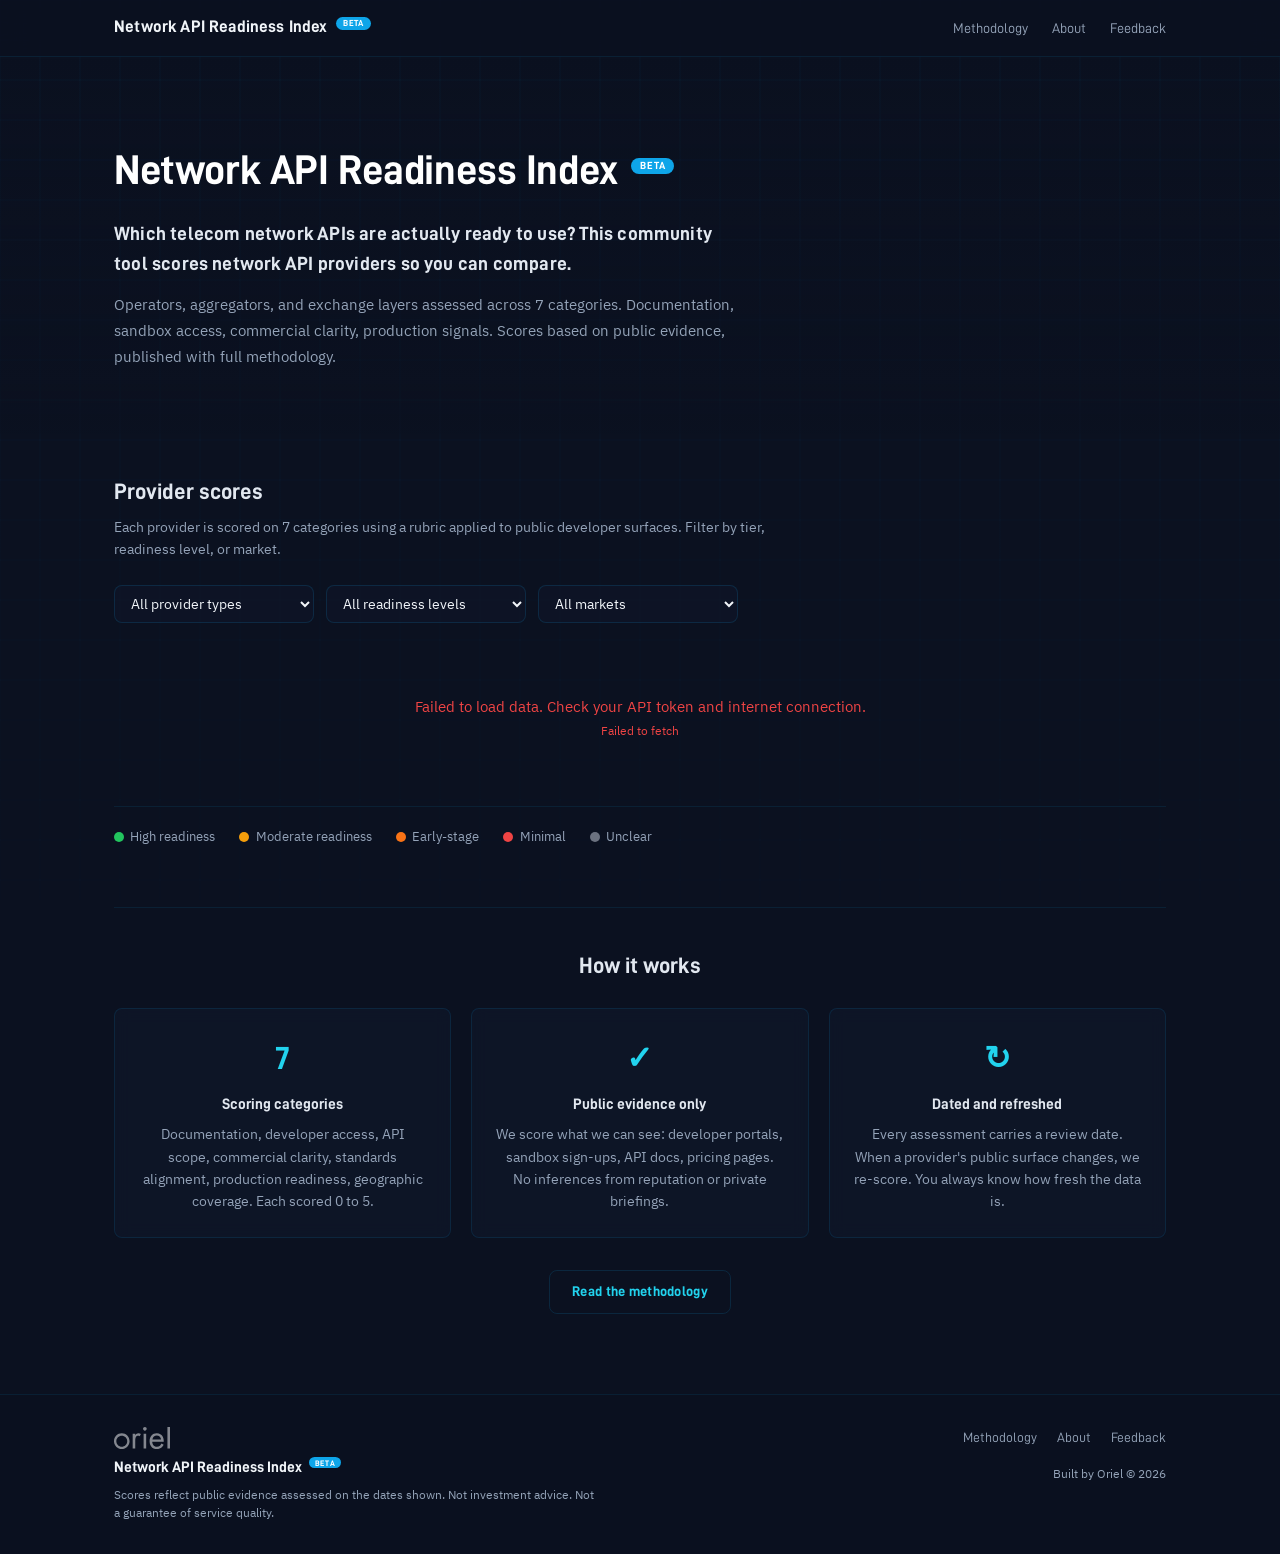
==== commit 14d180cc: "N.A._expansion_and rename_" ====
--- a/index.html
+++ b/index.html
@@ -3,9 +3,12 @@
 <head>
     <meta charset="UTF-8">
     <meta name="viewport" content="width=device-width, initial-scale=1.0">
-    <title>CAMARA Readiness Index | Network API Provider Scores</title>
-    <meta name="description" content="Score and compare telecom network API providers in the CAMARA and Open Gateway space. 7-category readiness scores based on public evidence.">
+    <title>Network API Readiness Index | Compare Telecom API Providers</title>
+    <meta name="description" content="Compare telecom network API providers on documentation, sandbox access, commercial clarity, and production readiness. 7-category scores based on public evidence.">
     <meta name="robots" content="noindex, nofollow">
+    <link rel="icon" type="image/svg+xml" href="favicon.svg">
+    <link rel="icon" type="image/png" sizes="32x32" href="favicon-32.png">
+    <link rel="apple-touch-icon" href="apple-touch-icon.png">
     <link rel="stylesheet" href="style.css">
 </head>
 <body>
@@ -14,7 +17,7 @@
 
 <nav class="nav">
     <div class="container nav-inner">
-        <a href="/" class="nav-logo">CAMARA Readiness Index <span class="beta-pill">Beta</span></a>
+        <a href="/" class="nav-logo">Network API Readiness Index <span class="beta-pill">Beta</span></a>
         <div class="nav-links">
             <a href="/methodology.html">Methodology</a>
             <a href="/about.html">About</a>
@@ -25,7 +28,7 @@
 
 <header class="hero" id="hero">
     <div class="container">
-        <h1>CAMARA Readiness Index <span class="beta-pill beta-pill-lg">Beta</span></h1>
+        <h1>Network API Readiness Index <span class="beta-pill beta-pill-lg">Beta</span></h1>
         <p class="hero-sub">Which telecom network APIs are actually ready to use? This community tool scores network API providers so you can compare.</p>
         <p class="hero-body">Operators, aggregators, and exchange layers assessed across 7 categories. Documentation, sandbox access, commercial clarity, production signals. Scores based on public evidence, published with full methodology.</p>
     </div>
@@ -41,7 +44,7 @@
 
         <div class="filters">
             <select id="filter-tier" class="filter-select">
-                <option value="">All tiers</option>
+                <option value="">All provider types</option>
                 <option value="A">Global operator groups</option>
                 <option value="B">Single-market operators</option>
                 <option value="C">API aggregators</option>
@@ -105,7 +108,7 @@
             <a href="https://oriel-agency.com/" target="_blank" rel="noopener">
                 <img src="oriel-logo.svg" alt="Oriel Agency">
             </a>
-            <span class="footer-brand">CAMARA Readiness Index <span class="beta-pill beta-pill-sm">Beta</span></span>
+            <span class="footer-brand">Network API Readiness Index <span class="beta-pill beta-pill-sm">Beta</span></span>
             <p class="footer-disclaimer">Scores reflect public evidence assessed on the dates shown. Not investment advice. Not a guarantee of service quality.</p>
         </div>
         <div class="footer-right">
--- a/style.css
+++ b/style.css
@@ -61,9 +61,9 @@
     --teal: #22d3ee;
     --teal-dim: rgba(34, 211, 238, 0.15);
 
-    --text: #cbd5e1;
+    --text: #f1f5f9;
     --text-bright: #f1f5f9;
-    --text-dim: #64748b;
+    --text-dim: #94a3b8;
     --text-heading: #e2e8f0;
 
     --high: #22c55e;
@@ -154,8 +154,9 @@
     letter-spacing: -0.01em; margin-bottom: 1rem; color: #fff;
 }
 .hero-sub {
-    font-size: 1.15rem; color: #94a3b8; max-width: 620px;
-    margin-bottom: 0.85rem; line-height: 1.55;
+    font-family: 'D-DIN', sans-serif; font-size: 1.2rem; font-weight: 700;
+    color: #e2e8f0; max-width: 620px;
+    margin-bottom: 0.85rem; line-height: 1.55; letter-spacing: 0.01em;
 }
 .hero-body {
     font-size: 0.92rem; color: var(--text-dim); max-width: 620px; line-height: 1.75;
